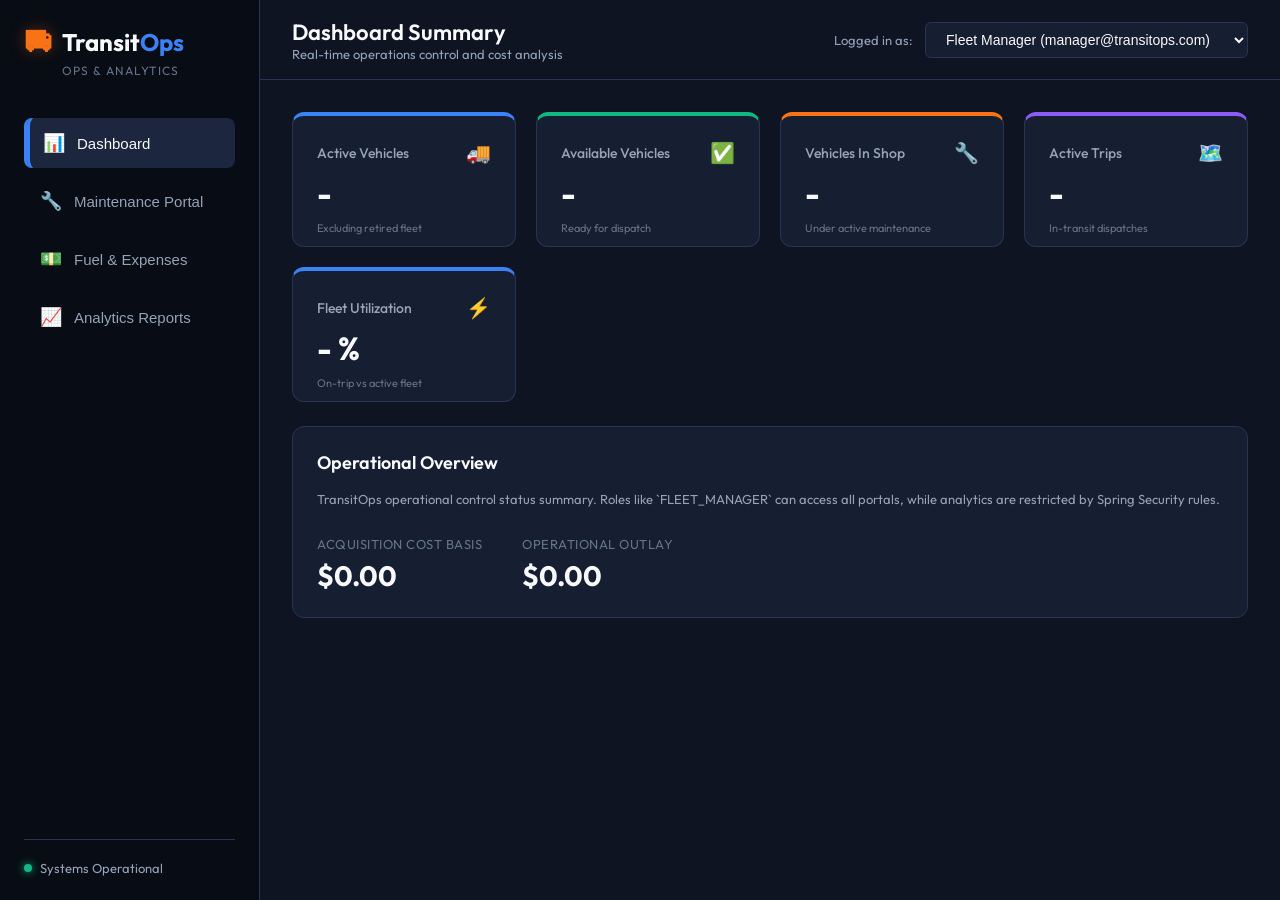
==== target/classes/static/index.html @ 9be9491f "ceated a basic stuctue fo the financiial system to work" ====
<!DOCTYPE html>
<html lang="en">
<head>
    <meta charset="UTF-8">
    <meta name="viewport" content="width=device-width, initial-scale=1.0">
    <title>TransitOps - Ops & Analytics</title>
    <link rel="stylesheet" href="app.css">
    <link rel="preconnect" href="https://fonts.googleapis.com">
    <link rel="preconnect" href="https://fonts.gstatic.com" crossorigin>
    <link href="https://fonts.googleapis.com/css2?family=Outfit:wght@300;400;500;600;700&display=swap" rel="stylesheet">
</head>
<body>
    <div class="app-container">
        <!-- Sidebar Navigation -->
        <aside class="sidebar">
            <div class="sidebar-header">
                <div class="logo">
                    <span class="logo-icon">⛟</span>
                    <span class="logo-text">Transit<span class="highlight">Ops</span></span>
                </div>
                <div class="tagline">Ops & Analytics</div>
            </div>
            
            <nav class="nav-menu">
                <button class="nav-item active" data-view="dashboard">
                    <span class="nav-icon">📊</span> Dashboard
                </button>
                <button class="nav-item" data-view="maintenance">
                    <span class="nav-icon">🔧</span> Maintenance Portal
                </button>
                <button class="nav-item" data-view="ledgers">
                    <span class="nav-icon">💵</span> Fuel & Expenses
                </button>
                <button class="nav-item" data-view="analytics">
                    <span class="nav-icon">📈</span> Analytics Reports
                </button>
            </nav>

            <div class="sidebar-footer">
                <div class="system-status">
                    <span class="status-indicator online"></span>
                    <span>Systems Operational</span>
                </div>
            </div>
        </aside>

        <!-- Main Workspace -->
        <main class="workspace">
            <!-- Header Bar -->
            <header class="header">
                <div class="header-title">
                    <h1 id="view-title">Dashboard Summary</h1>
                    <p class="header-subtitle">Real-time operations control and cost analysis</p>
                </div>

                <!-- User Role Switcher -->
                <div class="role-switcher-container">
                    <label for="role-select" class="role-label">Logged in as:</label>
                    <select id="role-select" class="role-select">
                        <option value="manager" selected>Fleet Manager (manager@transitops.com)</option>
                        <option value="analyst">Financial Analyst (analyst@transitops.com)</option>
                        <option value="driver">Driver (driver@transitops.com)</option>
                    </select>
                </div>
            </header>

            <!-- Views Content -->
            <div class="content-area">
                <!-- View 1: Dashboard View -->
                <section id="view-dashboard" class="view-section active">
                    <!-- KPI Cards Grid -->
                    <div class="kpi-grid">
                        <div class="kpi-card blue-gradient-border">
                            <div class="kpi-header">
                                <span class="kpi-title">Active Vehicles</span>
                                <span class="kpi-icon">🚚</span>
                            </div>
                            <div class="kpi-value" id="kpi-active-vehicles">-</div>
                            <div class="kpi-footer">Excluding retired fleet</div>
                        </div>

                        <div class="kpi-card green-gradient-border">
                            <div class="kpi-header">
                                <span class="kpi-title">Available Vehicles</span>
                                <span class="kpi-icon">✅</span>
                            </div>
                            <div class="kpi-value" id="kpi-available-vehicles">-</div>
                            <div class="kpi-footer">Ready for dispatch</div>
                        </div>

                        <div class="kpi-card orange-gradient-border">
                            <div class="kpi-header">
                                <span class="kpi-title">Vehicles In Shop</span>
                                <span class="kpi-icon">🔧</span>
                            </div>
                            <div class="kpi-value" id="kpi-in-maintenance">-</div>
                            <div class="kpi-footer">Under active maintenance</div>
                        </div>

                        <div class="kpi-card purple-gradient-border">
                            <div class="kpi-header">
                                <span class="kpi-title">Active Trips</span>
                                <span class="kpi-icon">🗺️</span>
                            </div>
                            <div class="kpi-value" id="kpi-active-trips">-</div>
                            <div class="kpi-footer">In-transit dispatches</div>
                        </div>

                        <div class="kpi-card accent-gradient-border">
                            <div class="kpi-header">
                                <span class="kpi-title">Fleet Utilization</span>
                                <span class="kpi-icon">⚡</span>
                            </div>
                            <div class="kpi-value" id="kpi-fleet-utilization">- %</div>
                            <div class="kpi-footer">On-trip vs active fleet</div>
                        </div>
                    </div>

                    <!-- Dashboard Details Grid -->
                    <div class="dashboard-details">
                        <!-- Quick Stats Panel -->
                        <div class="panel">
                            <h2>Operational Overview</h2>
                            <p class="panel-desc">TransitOps operational control status summary. Roles like `FLEET_MANAGER` can access all portals, while analytics are restricted by Spring Security rules.</p>
                            <div class="stats-showcase">
                                <div class="stat-item">
                                    <span class="stat-label">Acquisition Cost Basis</span>
                                    <span class="stat-number" id="stats-total-acq">$0.00</span>
                                </div>
                                <div class="stat-item">
                                    <span class="stat-label">Operational Outlay</span>
                                    <span class="stat-number" id="stats-total-ops">$0.00</span>
                                </div>
                            </div>
                        </div>
                    </div>
                </section>

                <!-- View 5: Maintenance Portal View -->
                <section id="view-maintenance" class="view-section">
                    <div class="split-layout">
                        <!-- Left pane: Log Maintenance Form -->
                        <div class="pane pane-form">
                            <div class="panel">
                                <h2>Log Maintenance Event</h2>
                                <p class="panel-desc">Schedule a vehicle for service. Status transitions to 'In Shop' automatically.</p>
                                <form id="maintenance-form" class="form-container">
                                    <div class="form-group">
                                        <label for="maint-vehicle">Select Vehicle</label>
                                        <select id="maint-vehicle" required class="form-input">
                                            <option value="">Choose a vehicle...</option>
                                        </select>
                                    </div>
                                    <div class="form-group">
                                        <label for="maint-description">Description of Issue</label>
                                        <textarea id="maint-description" rows="3" placeholder="e.g. Oil leak, brake adjustment, scheduled tire rotation..." required class="form-input"></textarea>
                                    </div>
                                    <div class="form-row">
                                        <div class="form-group col-6">
                                            <label for="maint-cost">Estimated Cost ($)</label>
                                            <input type="number" id="maint-cost" min="0" step="0.01" placeholder="0.00" required class="form-input">
                                        </div>
                                        <div class="form-group col-6">
                                            <label for="maint-date">Log Date</label>
                                            <input type="date" id="maint-date" required class="form-input">
                                        </div>
                                    </div>
                                    <button type="submit" class="btn btn-primary">Log Service & Send To Shop</button>
                                </form>
                            </div>
                        </div>

                        <!-- Right pane: Active Service Ledger -->
                        <div class="pane pane-table">
                            <div class="panel h-100">
                                <h2>Active Service Ledger</h2>
                                <p class="panel-desc">Current maintenance actions. Resolving them transitions vehicles back to 'Available'.</p>
                                <div class="table-container">
                                    <table class="data-table">
                                        <thead>
                                            <tr>
                                                <th>Vehicle</th>
                                                <th>Description</th>
                                                <th>Cost</th>
                                                <th>Date</th>
                                                <th>Status</th>
                                                <th>Action</th>
                                            </tr>
                                        </thead>
                                        <tbody id="maintenance-ledger-body">
                                            <tr>
                                                <td colspan="6" class="text-center">Loading ledger...</td>
                                            </tr>
                                        </tbody>
                                    </table>
                                </div>
                            </div>
                        </div>
                    </div>
                </section>

                <!-- View 6: Fuel & Expense Ledger View -->
                <section id="view-ledgers" class="view-section">
                    <!-- Access Denied Banner for Role restrictions -->
                    <div class="access-denied-overlay" id="expenses-access-denied">
                        <div class="access-denied-message">
                            <span class="denied-icon">🔒</span>
                            <h2>Access Denied</h2>
                            <p>This endpoint (/api/expenses) is restricted. Only roles <strong>Fleet Manager</strong> and <strong>Financial Analyst</strong> can view or submit operational expenses.</p>
                        </div>
                    </div>

                    <div class="split-layout">
                        <!-- Left pane: Input Forms -->
                        <div class="pane pane-form">
                            <div class="panel">
                                <div class="tabs-header-sub">
                                    <button class="sub-tab active" id="form-tab-fuel">Log Fuel</button>
                                    <button class="sub-tab" id="form-tab-expense">Log Expense</button>
                                </div>

                                <!-- Form 1: Log Fuel -->
                                <form id="fuel-form" class="form-container">
                                    <div class="form-group">
                                        <label for="fuel-vehicle">Select Vehicle</label>
                                        <select id="fuel-vehicle" required class="form-input">
                                            <option value="">Choose a vehicle...</option>
                                        </select>
                                    </div>
                                    <div class="form-row">
                                        <div class="form-group col-6">
                                            <label for="fuel-liters">Liters Refueled</label>
                                            <input type="number" id="fuel-liters" min="0" step="0.01" placeholder="0.00" required class="form-input">
                                        </div>
                                        <div class="form-group col-6">
                                            <label for="fuel-cost">Fuel Cost ($)</label>
                                            <input type="number" id="fuel-cost" min="0" step="0.01" placeholder="0.00" required class="form-input">
                                        </div>
                                    </div>
                                    <div class="form-group">
                                        <label for="fuel-date">Log Date</label>
                                        <input type="date" id="fuel-date" required class="form-input">
                                    </div>
                                    <button type="submit" class="btn btn-primary">Log Fuel Refill</button>
                                </form>

                                <!-- Form 2: Log Expense (hidden initially) -->
                                <form id="expense-form" class="form-container hidden">
                                    <div class="form-group">
                                        <label for="exp-vehicle">Select Vehicle</label>
                                        <select id="exp-vehicle" required class="form-input">
                                            <option value="">Choose a vehicle...</option>
                                        </select>
                                    </div>
                                    <div class="form-row">
                                        <div class="form-group col-6">
                                            <label for="exp-type">Expense Type</label>
                                            <select id="exp-type" required class="form-input">
                                                <option value="Toll">Toll</option>
                                                <option value="Insurance">Insurance</option>
                                                <option value="Other">Other</option>
                                            </select>
                                        </div>
                                        <div class="form-group col-6">
                                            <label for="exp-amount">Amount ($)</label>
                                            <input type="number" id="exp-amount" min="0" step="0.01" placeholder="0.00" required class="form-input">
                                        </div>
                                    </div>
                                    <div class="form-group">
                                        <label for="exp-date">Date Paid</label>
                                        <input type="date" id="exp-date" required class="form-input">
                                    </div>
                                    <button type="submit" class="btn btn-orange">Log Operational Expense</button>
                                </form>
                            </div>
                        </div>

                        <!-- Right pane: Ledger Tables -->
                        <div class="pane pane-table">
                            <div class="panel h-100">
                                <div class="ledger-tabs">
                                    <button class="ledger-tab-btn active" id="tab-btn-fuel">Fuel Log Ledger</button>
                                    <button class="ledger-tab-btn" id="tab-btn-expense">Expense Ledger (Toll, Ins, Other)</button>
                                </div>

                                <!-- Tab content 1: Fuel Log Table -->
                                <div class="ledger-tab-content" id="tab-content-fuel">
                                    <div class="table-container">
                                        <table class="data-table">
                                            <thead>
                                                <tr>
                                                    <th>Vehicle</th>
                                                    <th>Liters</th>
                                                    <th>Cost</th>
                                                    <th>Price/Liter</th>
                                                    <th>Date</th>
                                                </tr>
                                            </thead>
                                            <tbody id="fuel-ledger-body">
                                                <tr>
                                                    <td colspan="5" class="text-center">Loading fuel logs...</td>
                                                </tr>
                                            </tbody>
                                        </table>
                                    </div>
                                </div>

                                <!-- Tab content 2: Expense Table -->
                                <div class="ledger-tab-content hidden" id="tab-content-expense">
                                    <div class="table-container">
                                        <table class="data-table">
                                            <thead>
                                                <tr>
                                                    <th>Vehicle</th>
                                                    <th>Expense Type</th>
                                                    <th>Amount</th>
                                                    <th>Date</th>
                                                </tr>
                                            </thead>
                                            <tbody id="expense-ledger-body">
                                                <tr>
                                                    <td colspan="4" class="text-center">Loading operational expenses...</td>
                                                </tr>
                                            </tbody>
                                        </table>
                                    </div>
                                </div>
                            </div>
                        </div>
                    </div>
                </section>

                <!-- View 7: Analytics Reports View -->
                <section id="view-analytics" class="view-section">
                    <!-- Access Denied Banner for Role restrictions -->
                    <div class="access-denied-overlay" id="analytics-access-denied">
                        <div class="access-denied-message">
                            <span class="denied-icon">🔒</span>
                            <h2>Access Denied</h2>
                            <p>This endpoint (/api/analytics) is restricted. Only roles <strong>Fleet Manager</strong> and <strong>Financial Analyst</strong> can view financial performance reports.</p>
                        </div>
                    </div>

                    <div class="panel">
                        <h2>Vehicle Financial Performance (ROI & Operational Outlays)</h2>
                        <p class="panel-desc">Calculated Vehicle ROI based on: Revenue (Completed trips * $3.00/mile) vs Operational Cost (Maintenance + Fuel) against vehicle Acquisition Cost.</p>
                        
                        <div class="analytics-grid" id="analytics-grid-body">
                            <!-- Cards will be populated here dynamically -->
                            <div class="text-center w-100 pad-20">Loading financial reports...</div>
                        </div>
                    </div>
                </section>
            </div>
        </main>
    </div>
    <script src="app.js"></script>
</body>
</html>
---- target/classes/static/app.css ----
/* CSS Design System - TransitOps Dark Logistics Theme */
:root {
    --bg-app: #080c14;
    --bg-workspace: #0f1422;
    --bg-panel: #161e31;
    --bg-card: #1c263e;
    --border-color: #263554;
    --text-primary: #f8fafc;
    --text-secondary: #94a3b8;
    --text-muted: #64748b;
    
    /* Accents */
    --accent-blue: #3b82f6;
    --accent-blue-hover: #2563eb;
    --accent-blue-glow: rgba(59, 130, 246, 0.15);
    
    --accent-orange: #f97316;
    --accent-orange-hover: #ea580c;
    --accent-orange-glow: rgba(249, 115, 22, 0.15);

    --accent-green: #10b981;
    --accent-green-glow: rgba(16, 185, 129, 0.15);

    --accent-red: #ef4444;
    --accent-red-glow: rgba(239, 68, 68, 0.15);

    --accent-purple: #8b5cf6;
    --accent-purple-glow: rgba(139, 92, 246, 0.15);
    
    --font-sans: 'Outfit', -apple-system, BlinkMacSystemFont, "Segoe UI", Roboto, Helvetica, Arial, sans-serif;
    --transition-fast: 0.2s ease;
}

* {
    box-sizing: border-box;
    margin: 0;
    padding: 0;
}

body {
    background-color: var(--bg-app);
    color: var(--text-primary);
    font-family: var(--font-sans);
    height: 100vh;
    overflow: hidden;
}

/* App Container (Sidebar + Main Workspace) */
.app-container {
    display: flex;
    height: 100vh;
    width: 100vw;
}

/* Sidebar Styling */
.sidebar {
    width: 260px;
    background-color: var(--bg-app);
    border-right: 1px solid var(--border-color);
    display: flex;
    flex-direction: column;
    padding: 24px;
    flex-shrink: 0;
}

.sidebar-header {
    margin-bottom: 40px;
}

.logo {
    display: flex;
    align-items: center;
    gap: 10px;
    font-size: 24px;
    font-weight: 700;
    color: var(--text-primary);
}

.logo-icon {
    font-size: 28px;
    color: var(--accent-orange);
    filter: drop-shadow(0 0 8px rgba(249, 115, 22, 0.3));
}

.highlight {
    color: var(--accent-blue);
}

.tagline {
    font-size: 12px;
    color: var(--text-muted);
    letter-spacing: 1px;
    text-transform: uppercase;
    margin-top: 4px;
    margin-left: 38px;
}

.nav-menu {
    display: flex;
    flex-direction: column;
    gap: 8px;
    flex-grow: 1;
}

.nav-item {
    background: none;
    border: none;
    color: var(--text-secondary);
    padding: 14px 16px;
    border-radius: 8px;
    text-align: left;
    font-size: 15px;
    font-weight: 500;
    cursor: pointer;
    display: flex;
    align-items: center;
    gap: 12px;
    transition: var(--transition-fast);
}

.nav-item:hover {
    color: var(--text-primary);
    background-color: rgba(255, 255, 255, 0.03);
}

.nav-item.active {
    color: var(--text-primary);
    background-color: var(--bg-card);
    border-left: 3px solid var(--accent-blue);
    box-shadow: inset 4px 0 0 -1px var(--accent-blue);
}

.nav-icon {
    font-size: 18px;
}

.sidebar-footer {
    padding-top: 20px;
    border-top: 1px solid var(--border-color);
}

.system-status {
    display: flex;
    align-items: center;
    gap: 8px;
    font-size: 13px;
    color: var(--text-secondary);
}

.status-indicator {
    width: 8px;
    height: 8px;
    border-radius: 50%;
}

.status-indicator.online {
    background-color: var(--accent-green);
    box-shadow: 0 0 8px var(--accent-green);
}

/* Workspace / Main View Area */
.workspace {
    flex-grow: 1;
    background-color: var(--bg-workspace);
    display: flex;
    flex-direction: column;
    overflow: hidden;
}

/* Header Component */
.header {
    height: 80px;
    border-bottom: 1px solid var(--border-color);
    display: flex;
    justify-content: space-between;
    align-items: center;
    padding: 0 32px;
    flex-shrink: 0;
}

.header-title h1 {
    font-size: 22px;
    font-weight: 600;
    color: var(--text-primary);
}

.header-subtitle {
    font-size: 13px;
    color: var(--text-secondary);
}

/* Role Switcher Select */
.role-switcher-container {
    display: flex;
    align-items: center;
    gap: 12px;
}

.role-label {
    font-size: 13px;
    color: var(--text-secondary);
}

.role-select {
    background-color: var(--bg-panel);
    border: 1px solid var(--border-color);
    color: var(--text-primary);
    padding: 8px 16px;
    border-radius: 6px;
    font-size: 14px;
    outline: none;
    cursor: pointer;
    transition: var(--transition-fast);
}

.role-select:focus {
    border-color: var(--accent-blue);
    box-shadow: 0 0 0 2px var(--accent-blue-glow);
}

/* Content Area */
.content-area {
    flex-grow: 1;
    padding: 32px;
    overflow-y: auto;
    position: relative;
}

/* View Sections */
.view-section {
    display: none;
    height: 100%;
}

.view-section.active {
    display: flex;
    flex-direction: column;
    gap: 24px;
}

/* KPI Card Grid */
.kpi-grid {
    display: grid;
    grid-template-columns: repeat(auto-fit, minmax(200px, 1fr));
    gap: 20px;
}

.kpi-card {
    background-color: var(--bg-panel);
    border: 1px solid var(--border-color);
    border-radius: 12px;
    padding: 24px;
    display: flex;
    flex-direction: column;
    justify-content: space-between;
    height: 135px;
    position: relative;
    overflow: hidden;
    transition: transform var(--transition-fast);
}

.kpi-card:hover {
    transform: translateY(-2px);
}

/* Gradient highlights on card tops */
.blue-gradient-border { border-top: 4px solid var(--accent-blue); }
.green-gradient-border { border-top: 4px solid var(--accent-green); }
.orange-gradient-border { border-top: 4px solid var(--accent-orange); }
.purple-gradient-border { border-top: 4px solid var(--accent-purple); }
.accent-gradient-border { border-top: 4px solid var(--accent-blue); }

.kpi-header {
    display: flex;
    justify-content: space-between;
    align-items: center;
}

.kpi-title {
    font-size: 14px;
    color: var(--text-secondary);
    font-weight: 500;
}

.kpi-icon {
    font-size: 20px;
}

.kpi-value {
    font-size: 32px;
    font-weight: 700;
    color: var(--text-primary);
    margin: 8px 0;
}

.kpi-footer {
    font-size: 11px;
    color: var(--text-muted);
}

/* Panels (Generic Box Container) */
.panel {
    background-color: var(--bg-panel);
    border: 1px solid var(--border-color);
    border-radius: 12px;
    padding: 24px;
    display: flex;
    flex-direction: column;
    gap: 16px;
}

.panel h2 {
    font-size: 18px;
    font-weight: 600;
    color: var(--text-primary);
}

.panel-desc {
    font-size: 13px;
    color: var(--text-secondary);
    line-height: 1.5;
}

.dashboard-details {
    display: flex;
    gap: 24px;
}

.dashboard-details .panel {
    flex: 1;
}

.stats-showcase {
    display: flex;
    gap: 40px;
    margin-top: 10px;
}

.stat-item {
    display: flex;
    flex-direction: column;
    gap: 6px;
}

.stat-label {
    font-size: 13px;
    color: var(--text-muted);
    text-transform: uppercase;
    letter-spacing: 0.5px;
}

.stat-number {
    font-size: 28px;
    font-weight: 700;
    color: var(--text-primary);
}

/* Split Layout (Form on left, table on right) */
.split-layout {
    display: flex;
    gap: 24px;
    height: 100%;
}

.pane {
    display: flex;
    flex-direction: column;
}

.pane-form {
    width: 380px;
    flex-shrink: 0;
}

.pane-table {
    flex-grow: 1;
    min-width: 0; /* Prevents flex items from overflowing */
}

.h-100 {
    height: 100%;
}

/* Forms */
.form-container {
    display: flex;
    flex-direction: column;
    gap: 16px;
}

.form-group {
    display: flex;
    flex-direction: column;
    gap: 6px;
}

.form-row {
    display: flex;
    gap: 16px;
}

.col-6 {
    flex: 1;
}

.form-group label {
    font-size: 13px;
    font-weight: 500;
    color: var(--text-secondary);
}

.form-input {
    background-color: var(--bg-workspace);
    border: 1px solid var(--border-color);
    color: var(--text-primary);
    padding: 10px 14px;
    border-radius: 6px;
    font-size: 14px;
    font-family: inherit;
    outline: none;
    transition: var(--transition-fast);
}

.form-input:focus {
    border-color: var(--accent-blue);
    box-shadow: 0 0 0 2px var(--accent-blue-glow);
}

textarea.form-input {
    resize: none;
}

/* Buttons */
.btn {
    display: inline-flex;
    justify-content: center;
    align-items: center;
    padding: 11px 20px;
    border-radius: 6px;
    font-size: 14px;
    font-weight: 600;
    cursor: pointer;
    border: none;
    transition: var(--transition-fast);
    gap: 8px;
}

.btn-primary {
    background-color: var(--accent-blue);
    color: white;
}

.btn-primary:hover {
    background-color: var(--accent-blue-hover);
    box-shadow: 0 4px 12px rgba(59, 130, 246, 0.25);
}

.btn-orange {
    background-color: var(--accent-orange);
    color: white;
}

.btn-orange:hover {
    background-color: var(--accent-orange-hover);
    box-shadow: 0 4px 12px rgba(249, 115, 22, 0.25);
}

.btn-sm {
    padding: 6px 12px;
    font-size: 12px;
    border-radius: 4px;
}

.btn-outline-orange {
    background: none;
    border: 1px solid var(--accent-orange);
    color: var(--accent-orange);
}

.btn-outline-orange:hover {
    background-color: var(--accent-orange);
    color: white;
}

/* Tables */
.table-container {
    overflow-y: auto;
    flex-grow: 1;
    max-height: calc(100vh - 290px);
}

.data-table {
    width: 100%;
    border-collapse: collapse;
    text-align: left;
    font-size: 14px;
}

.data-table th {
    position: sticky;
    top: 0;
    background-color: var(--bg-panel);
    border-bottom: 2px solid var(--border-color);
    padding: 14px 16px;
    color: var(--text-secondary);
    font-weight: 600;
    z-index: 1;
}

.data-table td {
    padding: 14px 16px;
    border-bottom: 1px solid var(--border-color);
    color: var(--text-primary);
}

.data-table tr:hover td {
    background-color: rgba(255, 255, 255, 0.02);
}

.text-center {
    text-align: center;
}

.text-right {
    text-align: right;
}

.text-bold {
    font-weight: 600;
}

/* Badges */
.badge {
    display: inline-flex;
    align-items: center;
    padding: 4px 10px;
    border-radius: 12px;
    font-size: 11px;
    font-weight: 600;
    text-transform: uppercase;
    letter-spacing: 0.5px;
}

.badge-open {
    background-color: var(--accent-orange-glow);
    color: var(--accent-orange);
    border: 1px solid rgba(249, 115, 22, 0.3);
}

.badge-closed {
    background-color: var(--accent-green-glow);
    color: var(--accent-green);
    border: 1px solid rgba(16, 185, 129, 0.3);
}

.badge-available {
    background-color: var(--accent-green-glow);
    color: var(--accent-green);
}

.badge-trip {
    background-color: var(--accent-blue-glow);
    color: var(--accent-blue);
}

.badge-shop {
    background-color: var(--accent-orange-glow);
    color: var(--accent-orange);
}

.badge-retired {
    background-color: rgba(100, 116, 139, 0.15);
    color: var(--text-secondary);
}

/* Tab Headers (Fuel vs Expense toggles) */
.tabs-header-sub {
    display: flex;
    border-bottom: 1px solid var(--border-color);
    margin-bottom: 8px;
}

.sub-tab {
    background: none;
    border: none;
    color: var(--text-secondary);
    padding: 10px 16px;
    font-size: 14px;
    font-weight: 600;
    cursor: pointer;
    position: relative;
}

.sub-tab.active {
    color: var(--accent-blue);
}

.sub-tab.active::after {
    content: '';
    position: absolute;
    bottom: -1px;
    left: 0;
    right: 0;
    height: 2px;
    background-color: var(--accent-blue);
}

.ledger-tabs {
    display: flex;
    gap: 16px;
    border-bottom: 1px solid var(--border-color);
    padding-bottom: 12px;
    margin-bottom: 16px;
}

.ledger-tab-btn {
    background: none;
    border: none;
    color: var(--text-secondary);
    font-size: 15px;
    font-weight: 600;
    padding: 8px 4px;
    cursor: pointer;
    position: relative;
    transition: var(--transition-fast);
}

.ledger-tab-btn:hover {
    color: var(--text-primary);
}

.ledger-tab-btn.active {
    color: var(--text-primary);
}

.ledger-tab-btn.active::after {
    content: '';
    position: absolute;
    bottom: -13px;
    left: 0;
    right: 0;
    height: 3px;
    background-color: var(--accent-blue);
}

/* Helpers */
.hidden {
    display: none !important;
}

.pad-20 {
    padding: 20px;
}

.w-100 {
    width: 100%;
}

/* Role Protection Overlays */
.access-denied-overlay {
    position: absolute;
    top: 0;
    left: 0;
    width: 100%;
    height: 100%;
    background-color: rgba(15, 20, 34, 0.85);
    backdrop-filter: blur(8px);
    z-index: 10;
    display: none;
    justify-content: center;
    align-items: center;
    border-radius: 12px;
}

.access-denied-message {
    background-color: var(--bg-panel);
    border: 1px solid var(--accent-red);
    padding: 40px;
    border-radius: 12px;
    text-align: center;
    max-width: 480px;
    box-shadow: 0 8px 32px var(--accent-red-glow);
}

.denied-icon {
    font-size: 48px;
    display: block;
    margin-bottom: 16px;
    filter: drop-shadow(0 0 10px var(--accent-red));
}

.access-denied-message h2 {
    color: var(--accent-red);
    font-size: 22px;
    margin-bottom: 12px;
}

.access-denied-message p {
    color: var(--text-secondary);
    font-size: 14px;
    line-height: 1.6;
}

/* Analytics View Grid */
.analytics-grid {
    display: grid;
    grid-template-columns: repeat(auto-fill, minmax(320px, 1fr));
    gap: 20px;
}

.analytics-card {
    background-color: var(--bg-card);
    border: 1px solid var(--border-color);
    border-radius: 10px;
    padding: 20px;
    display: flex;
    flex-direction: column;
    gap: 14px;
}

.analytics-card-header {
    display: flex;
    justify-content: space-between;
    align-items: start;
    border-bottom: 1px solid var(--border-color);
    padding-bottom: 10px;
}

.vehicle-info h3 {
    font-size: 16px;
    font-weight: 600;
}

.vehicle-info span {
    font-size: 12px;
    color: var(--text-secondary);
}

.roi-badge {
    padding: 4px 10px;
    border-radius: 6px;
    font-size: 13px;
    font-weight: 700;
}

.roi-positive {
    background-color: var(--accent-green-glow);
    color: var(--accent-green);
    border: 1px solid rgba(16, 185, 129, 0.3);
}

.roi-negative {
    background-color: var(--accent-red-glow);
    color: var(--accent-red);
    border: 1px solid rgba(239, 68, 68, 0.3);
}

.analytics-metrics {
    display: flex;
    flex-direction: column;
    gap: 8px;
}

.metric-row {
    display: flex;
    justify-content: space-between;
    font-size: 13px;
}

.metric-name {
    color: var(--text-secondary);
}

.metric-value {
    color: var(--text-primary);
    font-weight: 500;
}

.roi-bar-container {
    height: 6px;
    background-color: var(--bg-workspace);
    border-radius: 3px;
    overflow: hidden;
    margin-top: 6px;
}

.roi-bar {
    height: 100%;
    border-radius: 3px;
}
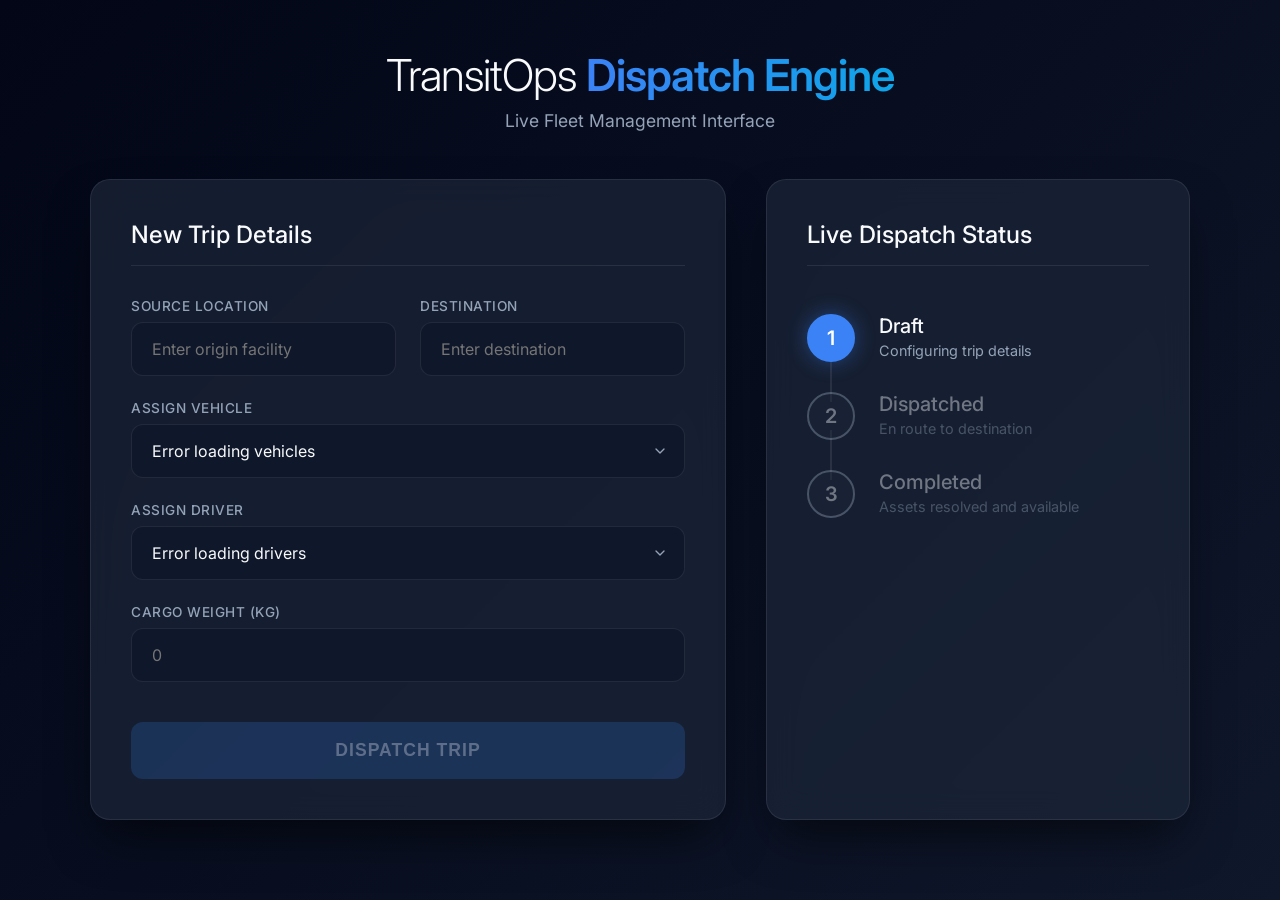
==== commit 8078f2a0: "designed the database schema" ====
--- a/target/classes/static/index.html
+++ b/target/classes/static/index.html
@@ -3,357 +3,95 @@
 <head>
     <meta charset="UTF-8">
     <meta name="viewport" content="width=device-width, initial-scale=1.0">
-    <title>TransitOps - Ops & Analytics</title>
-    <link rel="stylesheet" href="app.css">
-    <link rel="preconnect" href="https://fonts.googleapis.com">
-    <link rel="preconnect" href="https://fonts.gstatic.com" crossorigin>
-    <link href="https://fonts.googleapis.com/css2?family=Outfit:wght@300;400;500;600;700&display=swap" rel="stylesheet">
+    <title>TransitOps Dispatcher</title>
+    <!-- Modern premium font -->
+    <link href="https://fonts.googleapis.com/css2?family=Inter:wght@300;400;500;600&display=swap" rel="stylesheet">
+    <link rel="stylesheet" href="css/styles.css">
 </head>
 <body>
-    <div class="app-container">
-        <!-- Sidebar Navigation -->
-        <aside class="sidebar">
-            <div class="sidebar-header">
-                <div class="logo">
-                    <span class="logo-icon">⛟</span>
-                    <span class="logo-text">Transit<span class="highlight">Ops</span></span>
-                </div>
-                <div class="tagline">Ops & Analytics</div>
-            </div>
-            
-            <nav class="nav-menu">
-                <button class="nav-item active" data-view="dashboard">
-                    <span class="nav-icon">📊</span> Dashboard
-                </button>
-                <button class="nav-item" data-view="maintenance">
-                    <span class="nav-icon">🔧</span> Maintenance Portal
-                </button>
-                <button class="nav-item" data-view="ledgers">
-                    <span class="nav-icon">💵</span> Fuel & Expenses
-                </button>
-                <button class="nav-item" data-view="analytics">
-                    <span class="nav-icon">📈</span> Analytics Reports
-                </button>
-            </nav>
+    <div class="dashboard-container">
+        <header class="dashboard-header">
+            <h1>TransitOps <span>Dispatch Engine</span></h1>
+            <p>Live Fleet Management Interface</p>
+        </header>
 
-            <div class="sidebar-footer">
-                <div class="system-status">
-                    <span class="status-indicator online"></span>
-                    <span>Systems Operational</span>
-                </div>
-            </div>
-        </aside>
-
-        <!-- Main Workspace -->
-        <main class="workspace">
-            <!-- Header Bar -->
-            <header class="header">
-                <div class="header-title">
-                    <h1 id="view-title">Dashboard Summary</h1>
-                    <p class="header-subtitle">Real-time operations control and cost analysis</p>
-                </div>
-
-                <!-- User Role Switcher -->
-                <div class="role-switcher-container">
-                    <label for="role-select" class="role-label">Logged in as:</label>
-                    <select id="role-select" class="role-select">
-                        <option value="manager" selected>Fleet Manager (manager@transitops.com)</option>
-                        <option value="analyst">Financial Analyst (analyst@transitops.com)</option>
-                        <option value="driver">Driver (driver@transitops.com)</option>
-                    </select>
-                </div>
-            </header>
-
-            <!-- Views Content -->
-            <div class="content-area">
-                <!-- View 1: Dashboard View -->
-                <section id="view-dashboard" class="view-section active">
-                    <!-- KPI Cards Grid -->
-                    <div class="kpi-grid">
-                        <div class="kpi-card blue-gradient-border">
-                            <div class="kpi-header">
-                                <span class="kpi-title">Active Vehicles</span>
-                                <span class="kpi-icon">🚚</span>
-                            </div>
-                            <div class="kpi-value" id="kpi-active-vehicles">-</div>
-                            <div class="kpi-footer">Excluding retired fleet</div>
+        <main class="dispatch-grid">
+            <!-- Left Column: Dispatch Form -->
+            <section class="glass-panel form-section">
+                <h2>New Trip Details</h2>
+                <form id="dispatchForm">
+                    <div class="form-row">
+                        <div class="input-group">
+                            <label for="source">Source Location</label>
+                            <input type="text" id="source" required placeholder="Enter origin facility">
                         </div>
-
-                        <div class="kpi-card green-gradient-border">
-                            <div class="kpi-header">
-                                <span class="kpi-title">Available Vehicles</span>
-                                <span class="kpi-icon">✅</span>
-                            </div>
-                            <div class="kpi-value" id="kpi-available-vehicles">-</div>
-                            <div class="kpi-footer">Ready for dispatch</div>
-                        </div>
-
-                        <div class="kpi-card orange-gradient-border">
-                            <div class="kpi-header">
-                                <span class="kpi-title">Vehicles In Shop</span>
-                                <span class="kpi-icon">🔧</span>
-                            </div>
-                            <div class="kpi-value" id="kpi-in-maintenance">-</div>
-                            <div class="kpi-footer">Under active maintenance</div>
-                        </div>
-
-                        <div class="kpi-card purple-gradient-border">
-                            <div class="kpi-header">
-                                <span class="kpi-title">Active Trips</span>
-                                <span class="kpi-icon">🗺️</span>
-                            </div>
-                            <div class="kpi-value" id="kpi-active-trips">-</div>
-                            <div class="kpi-footer">In-transit dispatches</div>
-                        </div>
-
-                        <div class="kpi-card accent-gradient-border">
-                            <div class="kpi-header">
-                                <span class="kpi-title">Fleet Utilization</span>
-                                <span class="kpi-icon">⚡</span>
-                            </div>
-                            <div class="kpi-value" id="kpi-fleet-utilization">- %</div>
-                            <div class="kpi-footer">On-trip vs active fleet</div>
+                        
+                        <div class="input-group">
+                            <label for="destination">Destination</label>
+                            <input type="text" id="destination" required placeholder="Enter destination">
                         </div>
                     </div>
 
-                    <!-- Dashboard Details Grid -->
-                    <div class="dashboard-details">
-                        <!-- Quick Stats Panel -->
-                        <div class="panel">
-                            <h2>Operational Overview</h2>
-                            <p class="panel-desc">TransitOps operational control status summary. Roles like `FLEET_MANAGER` can access all portals, while analytics are restricted by Spring Security rules.</p>
-                            <div class="stats-showcase">
-                                <div class="stat-item">
-                                    <span class="stat-label">Acquisition Cost Basis</span>
-                                    <span class="stat-number" id="stats-total-acq">$0.00</span>
-                                </div>
-                                <div class="stat-item">
-                                    <span class="stat-label">Operational Outlay</span>
-                                    <span class="stat-number" id="stats-total-ops">$0.00</span>
-                                </div>
-                            </div>
+                    <div class="input-group">
+                        <label for="vehicleSelect">Assign Vehicle</label>
+                        <select id="vehicleSelect" required>
+                            <option value="" disabled selected>Loading available vehicles...</option>
+                        </select>
+                    </div>
+
+                    <div class="input-group">
+                        <label for="driverSelect">Assign Driver</label>
+                        <select id="driverSelect" required>
+                            <option value="" disabled selected>Loading available drivers...</option>
+                        </select>
+                    </div>
+
+                    <div class="input-group">
+                        <label for="cargoWeight">Cargo Weight (kg)</label>
+                        <input type="number" id="cargoWeight" required placeholder="0" min="0">
+                        <p id="capacityWarning" class="warning-text hidden">
+                            <svg xmlns="http://www.w3.org/2000/svg" width="16" height="16" viewBox="0 0 24 24" fill="none" stroke="currentColor" stroke-width="2" stroke-linecap="round" stroke-linejoin="round"><path d="m21.73 18-8-14a2 2 0 0 0-3.48 0l-8 14A2 2 0 0 0 4 21h16a2 2 0 0 0 1.73-3Z"></path><path d="M12 9v4"></path><path d="M12 17h.01"></path></svg>
+                            <span>Warning: Exceeds vehicle capacity!</span>
+                        </p>
+                    </div>
+
+                    <button type="submit" id="dispatchBtn" class="btn-primary" disabled>Dispatch Trip</button>
+                </form>
+            </section>
+
+            <!-- Right Column: Status Tracker -->
+            <section class="glass-panel tracker-section">
+                <h2>Live Dispatch Status</h2>
+                <div class="progress-tracker">
+                    <div class="step active" id="step-draft">
+                        <div class="step-icon">1</div>
+                        <div class="step-text">
+                            <h4>Draft</h4>
+                            <p>Configuring trip details</p>
                         </div>
                     </div>
-                </section>
-
-                <!-- View 5: Maintenance Portal View -->
-                <section id="view-maintenance" class="view-section">
-                    <div class="split-layout">
-                        <!-- Left pane: Log Maintenance Form -->
-                        <div class="pane pane-form">
-                            <div class="panel">
-                                <h2>Log Maintenance Event</h2>
-                                <p class="panel-desc">Schedule a vehicle for service. Status transitions to 'In Shop' automatically.</p>
-                                <form id="maintenance-form" class="form-container">
-                                    <div class="form-group">
-                                        <label for="maint-vehicle">Select Vehicle</label>
-                                        <select id="maint-vehicle" required class="form-input">
-                                            <option value="">Choose a vehicle...</option>
-                                        </select>
-                                    </div>
-                                    <div class="form-group">
-                                        <label for="maint-description">Description of Issue</label>
-                                        <textarea id="maint-description" rows="3" placeholder="e.g. Oil leak, brake adjustment, scheduled tire rotation..." required class="form-input"></textarea>
-                                    </div>
-                                    <div class="form-row">
-                                        <div class="form-group col-6">
-                                            <label for="maint-cost">Estimated Cost ($)</label>
-                                            <input type="number" id="maint-cost" min="0" step="0.01" placeholder="0.00" required class="form-input">
-                                        </div>
-                                        <div class="form-group col-6">
-                                            <label for="maint-date">Log Date</label>
-                                            <input type="date" id="maint-date" required class="form-input">
-                                        </div>
-                                    </div>
-                                    <button type="submit" class="btn btn-primary">Log Service & Send To Shop</button>
-                                </form>
-                            </div>
-                        </div>
-
-                        <!-- Right pane: Active Service Ledger -->
-                        <div class="pane pane-table">
-                            <div class="panel h-100">
-                                <h2>Active Service Ledger</h2>
-                                <p class="panel-desc">Current maintenance actions. Resolving them transitions vehicles back to 'Available'.</p>
-                                <div class="table-container">
-                                    <table class="data-table">
-                                        <thead>
-                                            <tr>
-                                                <th>Vehicle</th>
-                                                <th>Description</th>
-                                                <th>Cost</th>
-                                                <th>Date</th>
-                                                <th>Status</th>
-                                                <th>Action</th>
-                                            </tr>
-                                        </thead>
-                                        <tbody id="maintenance-ledger-body">
-                                            <tr>
-                                                <td colspan="6" class="text-center">Loading ledger...</td>
-                                            </tr>
-                                        </tbody>
-                                    </table>
-                                </div>
-                            </div>
+                    <div class="step-connector" id="connector-1"></div>
+                    
+                    <div class="step" id="step-dispatched">
+                        <div class="step-icon">2</div>
+                        <div class="step-text">
+                            <h4>Dispatched</h4>
+                            <p>En route to destination</p>
                         </div>
                     </div>
-                </section>
-
-                <!-- View 6: Fuel & Expense Ledger View -->
-                <section id="view-ledgers" class="view-section">
-                    <!-- Access Denied Banner for Role restrictions -->
-                    <div class="access-denied-overlay" id="expenses-access-denied">
-                        <div class="access-denied-message">
-                            <span class="denied-icon">🔒</span>
-                            <h2>Access Denied</h2>
-                            <p>This endpoint (/api/expenses) is restricted. Only roles <strong>Fleet Manager</strong> and <strong>Financial Analyst</strong> can view or submit operational expenses.</p>
+                    <div class="step-connector" id="connector-2"></div>
+                    
+                    <div class="step" id="step-completed">
+                        <div class="step-icon">3</div>
+                        <div class="step-text">
+                            <h4>Completed</h4>
+                            <p>Assets resolved and available</p>
                         </div>
                     </div>
-
-                    <div class="split-layout">
-                        <!-- Left pane: Input Forms -->
-                        <div class="pane pane-form">
-                            <div class="panel">
-                                <div class="tabs-header-sub">
-                                    <button class="sub-tab active" id="form-tab-fuel">Log Fuel</button>
-                                    <button class="sub-tab" id="form-tab-expense">Log Expense</button>
-                                </div>
-
-                                <!-- Form 1: Log Fuel -->
-                                <form id="fuel-form" class="form-container">
-                                    <div class="form-group">
-                                        <label for="fuel-vehicle">Select Vehicle</label>
-                                        <select id="fuel-vehicle" required class="form-input">
-                                            <option value="">Choose a vehicle...</option>
-                                        </select>
-                                    </div>
-                                    <div class="form-row">
-                                        <div class="form-group col-6">
-                                            <label for="fuel-liters">Liters Refueled</label>
-                                            <input type="number" id="fuel-liters" min="0" step="0.01" placeholder="0.00" required class="form-input">
-                                        </div>
-                                        <div class="form-group col-6">
-                                            <label for="fuel-cost">Fuel Cost ($)</label>
-                                            <input type="number" id="fuel-cost" min="0" step="0.01" placeholder="0.00" required class="form-input">
-                                        </div>
-                                    </div>
-                                    <div class="form-group">
-                                        <label for="fuel-date">Log Date</label>
-                                        <input type="date" id="fuel-date" required class="form-input">
-                                    </div>
-                                    <button type="submit" class="btn btn-primary">Log Fuel Refill</button>
-                                </form>
-
-                                <!-- Form 2: Log Expense (hidden initially) -->
-                                <form id="expense-form" class="form-container hidden">
-                                    <div class="form-group">
-                                        <label for="exp-vehicle">Select Vehicle</label>
-                                        <select id="exp-vehicle" required class="form-input">
-                                            <option value="">Choose a vehicle...</option>
-                                        </select>
-                                    </div>
-                                    <div class="form-row">
-                                        <div class="form-group col-6">
-                                            <label for="exp-type">Expense Type</label>
-                                            <select id="exp-type" required class="form-input">
-                                                <option value="Toll">Toll</option>
-                                                <option value="Insurance">Insurance</option>
-                                                <option value="Other">Other</option>
-                                            </select>
-                                        </div>
-                                        <div class="form-group col-6">
-                                            <label for="exp-amount">Amount ($)</label>
-                                            <input type="number" id="exp-amount" min="0" step="0.01" placeholder="0.00" required class="form-input">
-                                        </div>
-                                    </div>
-                                    <div class="form-group">
-                                        <label for="exp-date">Date Paid</label>
-                                        <input type="date" id="exp-date" required class="form-input">
-                                    </div>
-                                    <button type="submit" class="btn btn-orange">Log Operational Expense</button>
-                                </form>
-                            </div>
-                        </div>
-
-                        <!-- Right pane: Ledger Tables -->
-                        <div class="pane pane-table">
-                            <div class="panel h-100">
-                                <div class="ledger-tabs">
-                                    <button class="ledger-tab-btn active" id="tab-btn-fuel">Fuel Log Ledger</button>
-                                    <button class="ledger-tab-btn" id="tab-btn-expense">Expense Ledger (Toll, Ins, Other)</button>
-                                </div>
-
-                                <!-- Tab content 1: Fuel Log Table -->
-                                <div class="ledger-tab-content" id="tab-content-fuel">
-                                    <div class="table-container">
-                                        <table class="data-table">
-                                            <thead>
-                                                <tr>
-                                                    <th>Vehicle</th>
-                                                    <th>Liters</th>
-                                                    <th>Cost</th>
-                                                    <th>Price/Liter</th>
-                                                    <th>Date</th>
-                                                </tr>
-                                            </thead>
-                                            <tbody id="fuel-ledger-body">
-                                                <tr>
-                                                    <td colspan="5" class="text-center">Loading fuel logs...</td>
-                                                </tr>
-                                            </tbody>
-                                        </table>
-                                    </div>
-                                </div>
-
-                                <!-- Tab content 2: Expense Table -->
-                                <div class="ledger-tab-content hidden" id="tab-content-expense">
-                                    <div class="table-container">
-                                        <table class="data-table">
-                                            <thead>
-                                                <tr>
-                                                    <th>Vehicle</th>
-                                                    <th>Expense Type</th>
-                                                    <th>Amount</th>
-                                                    <th>Date</th>
-                                                </tr>
-                                            </thead>
-                                            <tbody id="expense-ledger-body">
-                                                <tr>
-                                                    <td colspan="4" class="text-center">Loading operational expenses...</td>
-                                                </tr>
-                                            </tbody>
-                                        </table>
-                                    </div>
-                                </div>
-                            </div>
-                        </div>
-                    </div>
-                </section>
-
-                <!-- View 7: Analytics Reports View -->
-                <section id="view-analytics" class="view-section">
-                    <!-- Access Denied Banner for Role restrictions -->
-                    <div class="access-denied-overlay" id="analytics-access-denied">
-                        <div class="access-denied-message">
-                            <span class="denied-icon">🔒</span>
-                            <h2>Access Denied</h2>
-                            <p>This endpoint (/api/analytics) is restricted. Only roles <strong>Fleet Manager</strong> and <strong>Financial Analyst</strong> can view financial performance reports.</p>
-                        </div>
-                    </div>
-
-                    <div class="panel">
-                        <h2>Vehicle Financial Performance (ROI & Operational Outlays)</h2>
-                        <p class="panel-desc">Calculated Vehicle ROI based on: Revenue (Completed trips * $3.00/mile) vs Operational Cost (Maintenance + Fuel) against vehicle Acquisition Cost.</p>
-                        
-                        <div class="analytics-grid" id="analytics-grid-body">
-                            <!-- Cards will be populated here dynamically -->
-                            <div class="text-center w-100 pad-20">Loading financial reports...</div>
-                        </div>
-                    </div>
-                </section>
-            </div>
+                </div>
+            </section>
         </main>
     </div>
-    <script src="app.js"></script>
+    <script src="js/app.js"></script>
 </body>
 </html>
--- a/target/classes/static/css/styles.css
+++ b/target/classes/static/css/styles.css
@@ -0,0 +1,265 @@
+:root {
+    --bg-color: #0f172a;
+    --panel-bg: rgba(30, 41, 59, 0.65);
+    --panel-border: rgba(255, 255, 255, 0.08);
+    --text-primary: #f8fafc;
+    --text-secondary: #94a3b8;
+    --accent-color: #3b82f6;
+    --accent-hover: #2563eb;
+    --error-color: #ef4444;
+    --success-color: #10b981;
+}
+
+* {
+    box-sizing: border-box;
+    margin: 0;
+    padding: 0;
+}
+
+body {
+    font-family: 'Inter', sans-serif;
+    background: linear-gradient(135deg, #020617 0%, #0f172a 100%);
+    color: var(--text-primary);
+    min-height: 100vh;
+    padding: 3rem 2rem;
+    overflow-x: hidden;
+}
+
+.dashboard-container {
+    max-width: 1100px;
+    margin: 0 auto;
+}
+
+.dashboard-header {
+    margin-bottom: 3rem;
+    text-align: center;
+}
+
+.dashboard-header h1 {
+    font-weight: 300;
+    font-size: 2.75rem;
+    letter-spacing: -1px;
+}
+
+.dashboard-header h1 span {
+    font-weight: 600;
+    color: var(--accent-color);
+    background: linear-gradient(90deg, #3b82f6, #0ea5e9);
+    -webkit-background-clip: text;
+    -webkit-text-fill-color: transparent;
+}
+
+.dashboard-header p {
+    color: var(--text-secondary);
+    margin-top: 0.5rem;
+    font-size: 1.1rem;
+}
+
+.dispatch-grid {
+    display: grid;
+    grid-template-columns: 1fr;
+    gap: 2.5rem;
+}
+
+@media (min-width: 850px) {
+    .dispatch-grid {
+        grid-template-columns: 1.5fr 1fr;
+    }
+}
+
+/* Glassmorphism Panel */
+.glass-panel {
+    background: var(--panel-bg);
+    backdrop-filter: blur(16px);
+    -webkit-backdrop-filter: blur(16px);
+    border: 1px solid var(--panel-border);
+    border-radius: 20px;
+    padding: 2.5rem;
+    box-shadow: 0 25px 50px -12px rgba(0, 0, 0, 0.6);
+    transition: transform 0.3s cubic-bezier(0.4, 0, 0.2, 1);
+}
+
+.glass-panel:hover {
+    transform: translateY(-4px);
+    border-color: rgba(255, 255, 255, 0.15);
+}
+
+h2 {
+    font-size: 1.5rem;
+    font-weight: 500;
+    margin-bottom: 2rem;
+    color: var(--text-primary);
+    border-bottom: 1px solid var(--panel-border);
+    padding-bottom: 1rem;
+}
+
+/* Form Styles */
+.form-row {
+    display: grid;
+    grid-template-columns: 1fr 1fr;
+    gap: 1.5rem;
+}
+
+.input-group {
+    margin-bottom: 1.5rem;
+}
+
+.input-group label {
+    display: block;
+    margin-bottom: 0.5rem;
+    font-size: 0.85rem;
+    text-transform: uppercase;
+    letter-spacing: 0.5px;
+    color: var(--text-secondary);
+    font-weight: 500;
+}
+
+.input-group input, .input-group select {
+    width: 100%;
+    padding: 1rem 1.25rem;
+    background: rgba(15, 23, 42, 0.8);
+    border: 1px solid var(--panel-border);
+    border-radius: 12px;
+    color: var(--text-primary);
+    font-family: inherit;
+    font-size: 1rem;
+    transition: all 0.2s ease;
+    appearance: none;
+}
+
+.input-group select {
+    background-image: url("data:image/svg+xml;charset=UTF-8,%3csvg xmlns='http://www.w3.org/2000/svg' viewBox='0 0 24 24' fill='none' stroke='%2394a3b8' stroke-width='2' stroke-linecap='round' stroke-linejoin='round'%3e%3cpolyline points='6 9 12 15 18 9'%3e%3c/polyline%3e%3c/svg%3e");
+    background-repeat: no-repeat;
+    background-position: right 1rem center;
+    background-size: 1em;
+}
+
+.input-group select option {
+    background: var(--bg-color);
+}
+
+.input-group input:focus, .input-group select:focus {
+    outline: none;
+    border-color: var(--accent-color);
+    box-shadow: 0 0 0 4px rgba(59, 130, 246, 0.15);
+}
+
+.btn-primary {
+    width: 100%;
+    padding: 1.125rem;
+    background: linear-gradient(135deg, var(--accent-color), var(--accent-hover));
+    color: white;
+    border: none;
+    border-radius: 12px;
+    font-size: 1.1rem;
+    font-weight: 600;
+    cursor: pointer;
+    transition: all 0.3s ease;
+    text-transform: uppercase;
+    letter-spacing: 1px;
+    margin-top: 1rem;
+}
+
+.btn-primary:hover:not(:disabled) {
+    transform: translateY(-2px);
+    box-shadow: 0 10px 25px -5px rgba(59, 130, 246, 0.5);
+}
+
+.btn-primary:disabled {
+    background: rgba(59, 130, 246, 0.2);
+    color: rgba(248, 250, 252, 0.3);
+    cursor: not-allowed;
+}
+
+/* Warnings */
+.warning-text {
+    color: var(--error-color);
+    font-size: 0.85rem;
+    margin-top: 0.75rem;
+    display: flex;
+    align-items: center;
+    gap: 0.5rem;
+    animation: fadeIn 0.3s ease;
+}
+
+.warning-text.hidden {
+    display: none;
+}
+
+@keyframes fadeIn {
+    from { opacity: 0; transform: translateY(-5px); }
+    to { opacity: 1; transform: translateY(0); }
+}
+
+/* Progress Tracker */
+.progress-tracker {
+    display: flex;
+    flex-direction: column;
+    padding-top: 1rem;
+}
+
+.step {
+    display: flex;
+    align-items: flex-start;
+    gap: 1.5rem;
+    opacity: 0.4;
+    transition: all 0.4s ease;
+    position: relative;
+}
+
+.step.active, .step.completed {
+    opacity: 1;
+}
+
+.step-icon {
+    width: 48px;
+    height: 48px;
+    border-radius: 50%;
+    border: 2px solid var(--text-secondary);
+    display: flex;
+    align-items: center;
+    justify-content: center;
+    font-weight: 600;
+    font-size: 1.25rem;
+    transition: all 0.4s ease;
+    background: rgba(30, 41, 59, 1);
+    z-index: 2;
+}
+
+.step.active .step-icon {
+    background: var(--accent-color);
+    color: white;
+    border-color: var(--accent-color);
+    box-shadow: 0 0 20px rgba(59, 130, 246, 0.4);
+}
+
+.step.completed .step-icon {
+    background: var(--success-color);
+    color: white;
+    border-color: var(--success-color);
+}
+
+.step-text h4 {
+    font-size: 1.25rem;
+    font-weight: 500;
+    margin-bottom: 0.25rem;
+}
+
+.step-text p {
+    font-size: 0.9rem;
+    color: var(--text-secondary);
+}
+
+.step-connector {
+    width: 2px;
+    height: 50px;
+    background: var(--panel-border);
+    margin-left: 23px;
+    margin-top: -10px;
+    margin-bottom: -10px;
+    transition: background 0.4s ease;
+}
+
+.step.completed + .step-connector {
+    background: var(--success-color);
+}
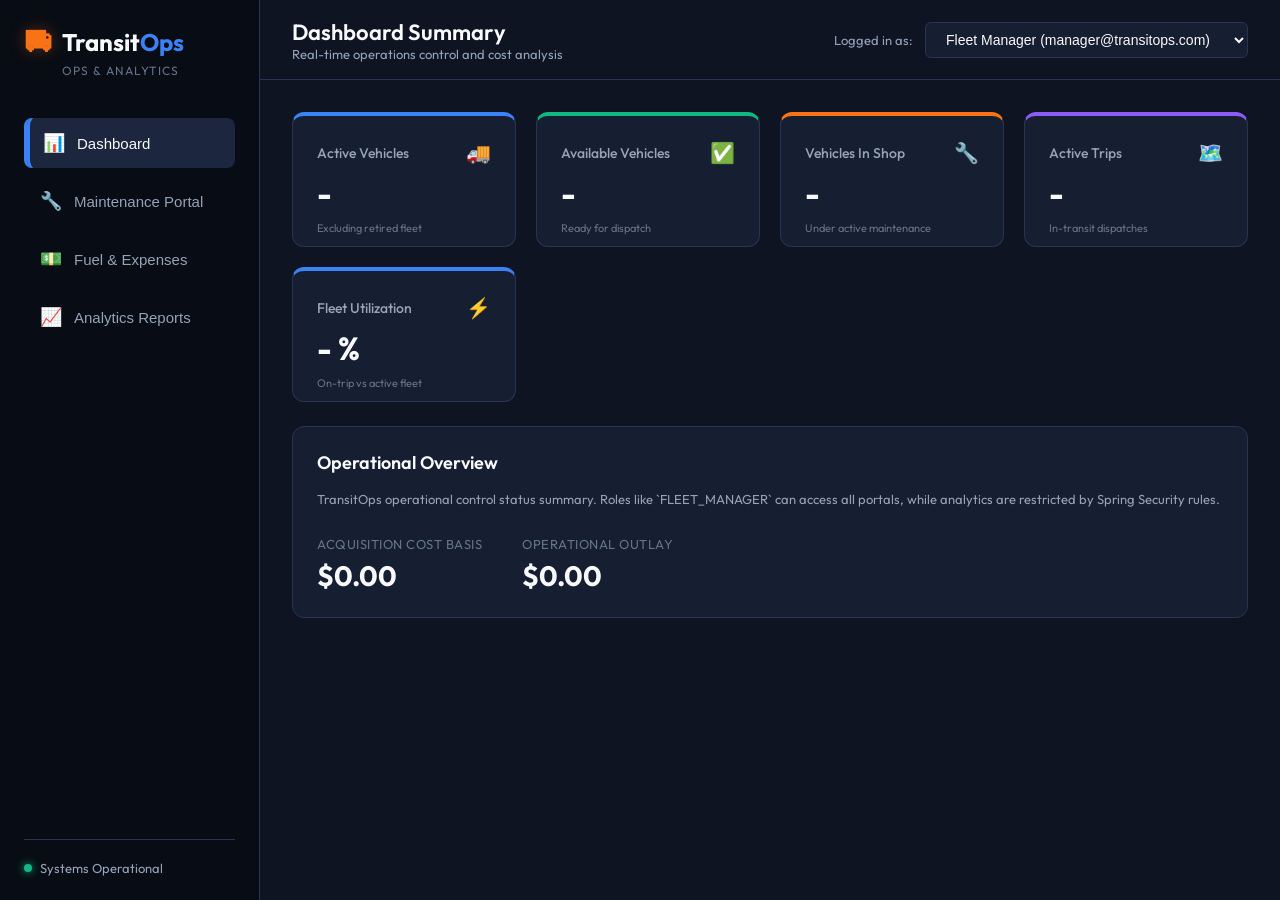
==== commit 26961f14: "conflict resolved" ====
--- a/target/classes/static/index.html
+++ b/target/classes/static/index.html
@@ -3,95 +3,357 @@
 <head>
     <meta charset="UTF-8">
     <meta name="viewport" content="width=device-width, initial-scale=1.0">
-    <title>TransitOps Dispatcher</title>
-    <!-- Modern premium font -->
-    <link href="https://fonts.googleapis.com/css2?family=Inter:wght@300;400;500;600&display=swap" rel="stylesheet">
-    <link rel="stylesheet" href="css/styles.css">
+    <title>TransitOps - Ops & Analytics</title>
+    <link rel="stylesheet" href="app.css">
+    <link rel="preconnect" href="https://fonts.googleapis.com">
+    <link rel="preconnect" href="https://fonts.gstatic.com" crossorigin>
+    <link href="https://fonts.googleapis.com/css2?family=Outfit:wght@300;400;500;600;700&display=swap" rel="stylesheet">
 </head>
 <body>
-    <div class="dashboard-container">
-        <header class="dashboard-header">
-            <h1>TransitOps <span>Dispatch Engine</span></h1>
-            <p>Live Fleet Management Interface</p>
-        </header>
-
-        <main class="dispatch-grid">
-            <!-- Left Column: Dispatch Form -->
-            <section class="glass-panel form-section">
-                <h2>New Trip Details</h2>
-                <form id="dispatchForm">
-                    <div class="form-row">
-                        <div class="input-group">
-                            <label for="source">Source Location</label>
-                            <input type="text" id="source" required placeholder="Enter origin facility">
-                        </div>
+    <div class="app-container">
+        <!-- Sidebar Navigation -->
+        <aside class="sidebar">
+            <div class="sidebar-header">
+                <div class="logo">
+                    <span class="logo-icon">⛟</span>
+                    <span class="logo-text">Transit<span class="highlight">Ops</span></span>
+                </div>
+                <div class="tagline">Ops & Analytics</div>
+            </div>
+            
+            <nav class="nav-menu">
+                <button class="nav-item active" data-view="dashboard">
+                    <span class="nav-icon">📊</span> Dashboard
+                </button>
+                <button class="nav-item" data-view="maintenance">
+                    <span class="nav-icon">🔧</span> Maintenance Portal
+                </button>
+                <button class="nav-item" data-view="ledgers">
+                    <span class="nav-icon">💵</span> Fuel & Expenses
+                </button>
+                <button class="nav-item" data-view="analytics">
+                    <span class="nav-icon">📈</span> Analytics Reports
+                </button>
+            </nav>
+
+            <div class="sidebar-footer">
+                <div class="system-status">
+                    <span class="status-indicator online"></span>
+                    <span>Systems Operational</span>
+                </div>
+            </div>
+        </aside>
+
+        <!-- Main Workspace -->
+        <main class="workspace">
+            <!-- Header Bar -->
+            <header class="header">
+                <div class="header-title">
+                    <h1 id="view-title">Dashboard Summary</h1>
+                    <p class="header-subtitle">Real-time operations control and cost analysis</p>
+                </div>
+
+                <!-- User Role Switcher -->
+                <div class="role-switcher-container">
+                    <label for="role-select" class="role-label">Logged in as:</label>
+                    <select id="role-select" class="role-select">
+                        <option value="manager" selected>Fleet Manager (manager@transitops.com)</option>
+                        <option value="analyst">Financial Analyst (analyst@transitops.com)</option>
+                        <option value="driver">Driver (driver@transitops.com)</option>
+                    </select>
+                </div>
+            </header>
+
+            <!-- Views Content -->
+            <div class="content-area">
+                <!-- View 1: Dashboard View -->
+                <section id="view-dashboard" class="view-section active">
+                    <!-- KPI Cards Grid -->
+                    <div class="kpi-grid">
+                        <div class="kpi-card blue-gradient-border">
+                            <div class="kpi-header">
+                                <span class="kpi-title">Active Vehicles</span>
+                                <span class="kpi-icon">🚚</span>
+                            </div>
+                            <div class="kpi-value" id="kpi-active-vehicles">-</div>
+                            <div class="kpi-footer">Excluding retired fleet</div>
+                        </div>
+
+                        <div class="kpi-card green-gradient-border">
+                            <div class="kpi-header">
+                                <span class="kpi-title">Available Vehicles</span>
+                                <span class="kpi-icon">✅</span>
+                            </div>
+                            <div class="kpi-value" id="kpi-available-vehicles">-</div>
+                            <div class="kpi-footer">Ready for dispatch</div>
+                        </div>
+
+                        <div class="kpi-card orange-gradient-border">
+                            <div class="kpi-header">
+                                <span class="kpi-title">Vehicles In Shop</span>
+                                <span class="kpi-icon">🔧</span>
+                            </div>
+                            <div class="kpi-value" id="kpi-in-maintenance">-</div>
+                            <div class="kpi-footer">Under active maintenance</div>
+                        </div>
+
+                        <div class="kpi-card purple-gradient-border">
+                            <div class="kpi-header">
+                                <span class="kpi-title">Active Trips</span>
+                                <span class="kpi-icon">🗺️</span>
+                            </div>
+                            <div class="kpi-value" id="kpi-active-trips">-</div>
+                            <div class="kpi-footer">In-transit dispatches</div>
+                        </div>
+
+                        <div class="kpi-card accent-gradient-border">
+                            <div class="kpi-header">
+                                <span class="kpi-title">Fleet Utilization</span>
+                                <span class="kpi-icon">⚡</span>
+                            </div>
+                            <div class="kpi-value" id="kpi-fleet-utilization">- %</div>
+                            <div class="kpi-footer">On-trip vs active fleet</div>
+                        </div>
+                    </div>
+
+                    <!-- Dashboard Details Grid -->
+                    <div class="dashboard-details">
+                        <!-- Quick Stats Panel -->
+                        <div class="panel">
+                            <h2>Operational Overview</h2>
+                            <p class="panel-desc">TransitOps operational control status summary. Roles like `FLEET_MANAGER` can access all portals, while analytics are restricted by Spring Security rules.</p>
+                            <div class="stats-showcase">
+                                <div class="stat-item">
+                                    <span class="stat-label">Acquisition Cost Basis</span>
+                                    <span class="stat-number" id="stats-total-acq">$0.00</span>
+                                </div>
+                                <div class="stat-item">
+                                    <span class="stat-label">Operational Outlay</span>
+                                    <span class="stat-number" id="stats-total-ops">$0.00</span>
+                                </div>
+                            </div>
+                        </div>
+                    </div>
+                </section>
+
+                <!-- View 5: Maintenance Portal View -->
+                <section id="view-maintenance" class="view-section">
+                    <div class="split-layout">
+                        <!-- Left pane: Log Maintenance Form -->
+                        <div class="pane pane-form">
+                            <div class="panel">
+                                <h2>Log Maintenance Event</h2>
+                                <p class="panel-desc">Schedule a vehicle for service. Status transitions to 'In Shop' automatically.</p>
+                                <form id="maintenance-form" class="form-container">
+                                    <div class="form-group">
+                                        <label for="maint-vehicle">Select Vehicle</label>
+                                        <select id="maint-vehicle" required class="form-input">
+                                            <option value="">Choose a vehicle...</option>
+                                        </select>
+                                    </div>
+                                    <div class="form-group">
+                                        <label for="maint-description">Description of Issue</label>
+                                        <textarea id="maint-description" rows="3" placeholder="e.g. Oil leak, brake adjustment, scheduled tire rotation..." required class="form-input"></textarea>
+                                    </div>
+                                    <div class="form-row">
+                                        <div class="form-group col-6">
+                                            <label for="maint-cost">Estimated Cost ($)</label>
+                                            <input type="number" id="maint-cost" min="0" step="0.01" placeholder="0.00" required class="form-input">
+                                        </div>
+                                        <div class="form-group col-6">
+                                            <label for="maint-date">Log Date</label>
+                                            <input type="date" id="maint-date" required class="form-input">
+                                        </div>
+                                    </div>
+                                    <button type="submit" class="btn btn-primary">Log Service & Send To Shop</button>
+                                </form>
+                            </div>
+                        </div>
+
+                        <!-- Right pane: Active Service Ledger -->
+                        <div class="pane pane-table">
+                            <div class="panel h-100">
+                                <h2>Active Service Ledger</h2>
+                                <p class="panel-desc">Current maintenance actions. Resolving them transitions vehicles back to 'Available'.</p>
+                                <div class="table-container">
+                                    <table class="data-table">
+                                        <thead>
+                                            <tr>
+                                                <th>Vehicle</th>
+                                                <th>Description</th>
+                                                <th>Cost</th>
+                                                <th>Date</th>
+                                                <th>Status</th>
+                                                <th>Action</th>
+                                            </tr>
+                                        </thead>
+                                        <tbody id="maintenance-ledger-body">
+                                            <tr>
+                                                <td colspan="6" class="text-center">Loading ledger...</td>
+                                            </tr>
+                                        </tbody>
+                                    </table>
+                                </div>
+                            </div>
+                        </div>
+                    </div>
+                </section>
+
+                <!-- View 6: Fuel & Expense Ledger View -->
+                <section id="view-ledgers" class="view-section">
+                    <!-- Access Denied Banner for Role restrictions -->
+                    <div class="access-denied-overlay" id="expenses-access-denied">
+                        <div class="access-denied-message">
+                            <span class="denied-icon">🔒</span>
+                            <h2>Access Denied</h2>
+                            <p>This endpoint (/api/expenses) is restricted. Only roles <strong>Fleet Manager</strong> and <strong>Financial Analyst</strong> can view or submit operational expenses.</p>
+                        </div>
+                    </div>
+
+                    <div class="split-layout">
+                        <!-- Left pane: Input Forms -->
+                        <div class="pane pane-form">
+                            <div class="panel">
+                                <div class="tabs-header-sub">
+                                    <button class="sub-tab active" id="form-tab-fuel">Log Fuel</button>
+                                    <button class="sub-tab" id="form-tab-expense">Log Expense</button>
+                                </div>
+
+                                <!-- Form 1: Log Fuel -->
+                                <form id="fuel-form" class="form-container">
+                                    <div class="form-group">
+                                        <label for="fuel-vehicle">Select Vehicle</label>
+                                        <select id="fuel-vehicle" required class="form-input">
+                                            <option value="">Choose a vehicle...</option>
+                                        </select>
+                                    </div>
+                                    <div class="form-row">
+                                        <div class="form-group col-6">
+                                            <label for="fuel-liters">Liters Refueled</label>
+                                            <input type="number" id="fuel-liters" min="0" step="0.01" placeholder="0.00" required class="form-input">
+                                        </div>
+                                        <div class="form-group col-6">
+                                            <label for="fuel-cost">Fuel Cost ($)</label>
+                                            <input type="number" id="fuel-cost" min="0" step="0.01" placeholder="0.00" required class="form-input">
+                                        </div>
+                                    </div>
+                                    <div class="form-group">
+                                        <label for="fuel-date">Log Date</label>
+                                        <input type="date" id="fuel-date" required class="form-input">
+                                    </div>
+                                    <button type="submit" class="btn btn-primary">Log Fuel Refill</button>
+                                </form>
+
+                                <!-- Form 2: Log Expense (hidden initially) -->
+                                <form id="expense-form" class="form-container hidden">
+                                    <div class="form-group">
+                                        <label for="exp-vehicle">Select Vehicle</label>
+                                        <select id="exp-vehicle" required class="form-input">
+                                            <option value="">Choose a vehicle...</option>
+                                        </select>
+                                    </div>
+                                    <div class="form-row">
+                                        <div class="form-group col-6">
+                                            <label for="exp-type">Expense Type</label>
+                                            <select id="exp-type" required class="form-input">
+                                                <option value="Toll">Toll</option>
+                                                <option value="Insurance">Insurance</option>
+                                                <option value="Other">Other</option>
+                                            </select>
+                                        </div>
+                                        <div class="form-group col-6">
+                                            <label for="exp-amount">Amount ($)</label>
+                                            <input type="number" id="exp-amount" min="0" step="0.01" placeholder="0.00" required class="form-input">
+                                        </div>
+                                    </div>
+                                    <div class="form-group">
+                                        <label for="exp-date">Date Paid</label>
+                                        <input type="date" id="exp-date" required class="form-input">
+                                    </div>
+                                    <button type="submit" class="btn btn-orange">Log Operational Expense</button>
+                                </form>
+                            </div>
+                        </div>
+
+                        <!-- Right pane: Ledger Tables -->
+                        <div class="pane pane-table">
+                            <div class="panel h-100">
+                                <div class="ledger-tabs">
+                                    <button class="ledger-tab-btn active" id="tab-btn-fuel">Fuel Log Ledger</button>
+                                    <button class="ledger-tab-btn" id="tab-btn-expense">Expense Ledger (Toll, Ins, Other)</button>
+                                </div>
+
+                                <!-- Tab content 1: Fuel Log Table -->
+                                <div class="ledger-tab-content" id="tab-content-fuel">
+                                    <div class="table-container">
+                                        <table class="data-table">
+                                            <thead>
+                                                <tr>
+                                                    <th>Vehicle</th>
+                                                    <th>Liters</th>
+                                                    <th>Cost</th>
+                                                    <th>Price/Liter</th>
+                                                    <th>Date</th>
+                                                </tr>
+                                            </thead>
+                                            <tbody id="fuel-ledger-body">
+                                                <tr>
+                                                    <td colspan="5" class="text-center">Loading fuel logs...</td>
+                                                </tr>
+                                            </tbody>
+                                        </table>
+                                    </div>
+                                </div>
+
+                                <!-- Tab content 2: Expense Table -->
+                                <div class="ledger-tab-content hidden" id="tab-content-expense">
+                                    <div class="table-container">
+                                        <table class="data-table">
+                                            <thead>
+                                                <tr>
+                                                    <th>Vehicle</th>
+                                                    <th>Expense Type</th>
+                                                    <th>Amount</th>
+                                                    <th>Date</th>
+                                                </tr>
+                                            </thead>
+                                            <tbody id="expense-ledger-body">
+                                                <tr>
+                                                    <td colspan="4" class="text-center">Loading operational expenses...</td>
+                                                </tr>
+                                            </tbody>
+                                        </table>
+                                    </div>
+                                </div>
+                            </div>
+                        </div>
+                    </div>
+                </section>
+
+                <!-- View 7: Analytics Reports View -->
+                <section id="view-analytics" class="view-section">
+                    <!-- Access Denied Banner for Role restrictions -->
+                    <div class="access-denied-overlay" id="analytics-access-denied">
+                        <div class="access-denied-message">
+                            <span class="denied-icon">🔒</span>
+                            <h2>Access Denied</h2>
+                            <p>This endpoint (/api/analytics) is restricted. Only roles <strong>Fleet Manager</strong> and <strong>Financial Analyst</strong> can view financial performance reports.</p>
+                        </div>
+                    </div>
+
+                    <div class="panel">
+                        <h2>Vehicle Financial Performance (ROI & Operational Outlays)</h2>
+                        <p class="panel-desc">Calculated Vehicle ROI based on: Revenue (Completed trips * $3.00/mile) vs Operational Cost (Maintenance + Fuel) against vehicle Acquisition Cost.</p>
                         
-                        <div class="input-group">
-                            <label for="destination">Destination</label>
-                            <input type="text" id="destination" required placeholder="Enter destination">
-                        </div>
-                    </div>
-
-                    <div class="input-group">
-                        <label for="vehicleSelect">Assign Vehicle</label>
-                        <select id="vehicleSelect" required>
-                            <option value="" disabled selected>Loading available vehicles...</option>
-                        </select>
-                    </div>
-
-                    <div class="input-group">
-                        <label for="driverSelect">Assign Driver</label>
-                        <select id="driverSelect" required>
-                            <option value="" disabled selected>Loading available drivers...</option>
-                        </select>
-                    </div>
-
-                    <div class="input-group">
-                        <label for="cargoWeight">Cargo Weight (kg)</label>
-                        <input type="number" id="cargoWeight" required placeholder="0" min="0">
-                        <p id="capacityWarning" class="warning-text hidden">
-                            <svg xmlns="http://www.w3.org/2000/svg" width="16" height="16" viewBox="0 0 24 24" fill="none" stroke="currentColor" stroke-width="2" stroke-linecap="round" stroke-linejoin="round"><path d="m21.73 18-8-14a2 2 0 0 0-3.48 0l-8 14A2 2 0 0 0 4 21h16a2 2 0 0 0 1.73-3Z"></path><path d="M12 9v4"></path><path d="M12 17h.01"></path></svg>
-                            <span>Warning: Exceeds vehicle capacity!</span>
-                        </p>
-                    </div>
-
-                    <button type="submit" id="dispatchBtn" class="btn-primary" disabled>Dispatch Trip</button>
-                </form>
-            </section>
-
-            <!-- Right Column: Status Tracker -->
-            <section class="glass-panel tracker-section">
-                <h2>Live Dispatch Status</h2>
-                <div class="progress-tracker">
-                    <div class="step active" id="step-draft">
-                        <div class="step-icon">1</div>
-                        <div class="step-text">
-                            <h4>Draft</h4>
-                            <p>Configuring trip details</p>
-                        </div>
-                    </div>
-                    <div class="step-connector" id="connector-1"></div>
-                    
-                    <div class="step" id="step-dispatched">
-                        <div class="step-icon">2</div>
-                        <div class="step-text">
-                            <h4>Dispatched</h4>
-                            <p>En route to destination</p>
-                        </div>
-                    </div>
-                    <div class="step-connector" id="connector-2"></div>
-                    
-                    <div class="step" id="step-completed">
-                        <div class="step-icon">3</div>
-                        <div class="step-text">
-                            <h4>Completed</h4>
-                            <p>Assets resolved and available</p>
-                        </div>
-                    </div>
-                </div>
-            </section>
+                        <div class="analytics-grid" id="analytics-grid-body">
+                            <!-- Cards will be populated here dynamically -->
+                            <div class="text-center w-100 pad-20">Loading financial reports...</div>
+                        </div>
+                    </div>
+                </section>
+            </div>
         </main>
     </div>
-    <script src="js/app.js"></script>
+    <script src="app.js"></script>
 </body>
 </html>
--- a/target/classes/static/app.css
+++ b/target/classes/static/app.css
@@ -0,0 +1,790 @@
+/* CSS Design System - TransitOps Dark Logistics Theme */
+:root {
+    --bg-app: #080c14;
+    --bg-workspace: #0f1422;
+    --bg-panel: #161e31;
+    --bg-card: #1c263e;
+    --border-color: #263554;
+    --text-primary: #f8fafc;
+    --text-secondary: #94a3b8;
+    --text-muted: #64748b;
+    
+    /* Accents */
+    --accent-blue: #3b82f6;
+    --accent-blue-hover: #2563eb;
+    --accent-blue-glow: rgba(59, 130, 246, 0.15);
+    
+    --accent-orange: #f97316;
+    --accent-orange-hover: #ea580c;
+    --accent-orange-glow: rgba(249, 115, 22, 0.15);
+
+    --accent-green: #10b981;
+    --accent-green-glow: rgba(16, 185, 129, 0.15);
+
+    --accent-red: #ef4444;
+    --accent-red-glow: rgba(239, 68, 68, 0.15);
+
+    --accent-purple: #8b5cf6;
+    --accent-purple-glow: rgba(139, 92, 246, 0.15);
+    
+    --font-sans: 'Outfit', -apple-system, BlinkMacSystemFont, "Segoe UI", Roboto, Helvetica, Arial, sans-serif;
+    --transition-fast: 0.2s ease;
+}
+
+* {
+    box-sizing: border-box;
+    margin: 0;
+    padding: 0;
+}
+
+body {
+    background-color: var(--bg-app);
+    color: var(--text-primary);
+    font-family: var(--font-sans);
+    height: 100vh;
+    overflow: hidden;
+}
+
+/* App Container (Sidebar + Main Workspace) */
+.app-container {
+    display: flex;
+    height: 100vh;
+    width: 100vw;
+}
+
+/* Sidebar Styling */
+.sidebar {
+    width: 260px;
+    background-color: var(--bg-app);
+    border-right: 1px solid var(--border-color);
+    display: flex;
+    flex-direction: column;
+    padding: 24px;
+    flex-shrink: 0;
+}
+
+.sidebar-header {
+    margin-bottom: 40px;
+}
+
+.logo {
+    display: flex;
+    align-items: center;
+    gap: 10px;
+    font-size: 24px;
+    font-weight: 700;
+    color: var(--text-primary);
+}
+
+.logo-icon {
+    font-size: 28px;
+    color: var(--accent-orange);
+    filter: drop-shadow(0 0 8px rgba(249, 115, 22, 0.3));
+}
+
+.highlight {
+    color: var(--accent-blue);
+}
+
+.tagline {
+    font-size: 12px;
+    color: var(--text-muted);
+    letter-spacing: 1px;
+    text-transform: uppercase;
+    margin-top: 4px;
+    margin-left: 38px;
+}
+
+.nav-menu {
+    display: flex;
+    flex-direction: column;
+    gap: 8px;
+    flex-grow: 1;
+}
+
+.nav-item {
+    background: none;
+    border: none;
+    color: var(--text-secondary);
+    padding: 14px 16px;
+    border-radius: 8px;
+    text-align: left;
+    font-size: 15px;
+    font-weight: 500;
+    cursor: pointer;
+    display: flex;
+    align-items: center;
+    gap: 12px;
+    transition: var(--transition-fast);
+}
+
+.nav-item:hover {
+    color: var(--text-primary);
+    background-color: rgba(255, 255, 255, 0.03);
+}
+
+.nav-item.active {
+    color: var(--text-primary);
+    background-color: var(--bg-card);
+    border-left: 3px solid var(--accent-blue);
+    box-shadow: inset 4px 0 0 -1px var(--accent-blue);
+}
+
+.nav-icon {
+    font-size: 18px;
+}
+
+.sidebar-footer {
+    padding-top: 20px;
+    border-top: 1px solid var(--border-color);
+}
+
+.system-status {
+    display: flex;
+    align-items: center;
+    gap: 8px;
+    font-size: 13px;
+    color: var(--text-secondary);
+}
+
+.status-indicator {
+    width: 8px;
+    height: 8px;
+    border-radius: 50%;
+}
+
+.status-indicator.online {
+    background-color: var(--accent-green);
+    box-shadow: 0 0 8px var(--accent-green);
+}
+
+/* Workspace / Main View Area */
+.workspace {
+    flex-grow: 1;
+    background-color: var(--bg-workspace);
+    display: flex;
+    flex-direction: column;
+    overflow: hidden;
+}
+
+/* Header Component */
+.header {
+    height: 80px;
+    border-bottom: 1px solid var(--border-color);
+    display: flex;
+    justify-content: space-between;
+    align-items: center;
+    padding: 0 32px;
+    flex-shrink: 0;
+}
+
+.header-title h1 {
+    font-size: 22px;
+    font-weight: 600;
+    color: var(--text-primary);
+}
+
+.header-subtitle {
+    font-size: 13px;
+    color: var(--text-secondary);
+}
+
+/* Role Switcher Select */
+.role-switcher-container {
+    display: flex;
+    align-items: center;
+    gap: 12px;
+}
+
+.role-label {
+    font-size: 13px;
+    color: var(--text-secondary);
+}
+
+.role-select {
+    background-color: var(--bg-panel);
+    border: 1px solid var(--border-color);
+    color: var(--text-primary);
+    padding: 8px 16px;
+    border-radius: 6px;
+    font-size: 14px;
+    outline: none;
+    cursor: pointer;
+    transition: var(--transition-fast);
+}
+
+.role-select:focus {
+    border-color: var(--accent-blue);
+    box-shadow: 0 0 0 2px var(--accent-blue-glow);
+}
+
+/* Content Area */
+.content-area {
+    flex-grow: 1;
+    padding: 32px;
+    overflow-y: auto;
+    position: relative;
+}
+
+/* View Sections */
+.view-section {
+    display: none;
+    height: 100%;
+}
+
+.view-section.active {
+    display: flex;
+    flex-direction: column;
+    gap: 24px;
+}
+
+/* KPI Card Grid */
+.kpi-grid {
+    display: grid;
+    grid-template-columns: repeat(auto-fit, minmax(200px, 1fr));
+    gap: 20px;
+}
+
+.kpi-card {
+    background-color: var(--bg-panel);
+    border: 1px solid var(--border-color);
+    border-radius: 12px;
+    padding: 24px;
+    display: flex;
+    flex-direction: column;
+    justify-content: space-between;
+    height: 135px;
+    position: relative;
+    overflow: hidden;
+    transition: transform var(--transition-fast);
+}
+
+.kpi-card:hover {
+    transform: translateY(-2px);
+}
+
+/* Gradient highlights on card tops */
+.blue-gradient-border { border-top: 4px solid var(--accent-blue); }
+.green-gradient-border { border-top: 4px solid var(--accent-green); }
+.orange-gradient-border { border-top: 4px solid var(--accent-orange); }
+.purple-gradient-border { border-top: 4px solid var(--accent-purple); }
+.accent-gradient-border { border-top: 4px solid var(--accent-blue); }
+
+.kpi-header {
+    display: flex;
+    justify-content: space-between;
+    align-items: center;
+}
+
+.kpi-title {
+    font-size: 14px;
+    color: var(--text-secondary);
+    font-weight: 500;
+}
+
+.kpi-icon {
+    font-size: 20px;
+}
+
+.kpi-value {
+    font-size: 32px;
+    font-weight: 700;
+    color: var(--text-primary);
+    margin: 8px 0;
+}
+
+.kpi-footer {
+    font-size: 11px;
+    color: var(--text-muted);
+}
+
+/* Panels (Generic Box Container) */
+.panel {
+    background-color: var(--bg-panel);
+    border: 1px solid var(--border-color);
+    border-radius: 12px;
+    padding: 24px;
+    display: flex;
+    flex-direction: column;
+    gap: 16px;
+}
+
+.panel h2 {
+    font-size: 18px;
+    font-weight: 600;
+    color: var(--text-primary);
+}
+
+.panel-desc {
+    font-size: 13px;
+    color: var(--text-secondary);
+    line-height: 1.5;
+}
+
+.dashboard-details {
+    display: flex;
+    gap: 24px;
+}
+
+.dashboard-details .panel {
+    flex: 1;
+}
+
+.stats-showcase {
+    display: flex;
+    gap: 40px;
+    margin-top: 10px;
+}
+
+.stat-item {
+    display: flex;
+    flex-direction: column;
+    gap: 6px;
+}
+
+.stat-label {
+    font-size: 13px;
+    color: var(--text-muted);
+    text-transform: uppercase;
+    letter-spacing: 0.5px;
+}
+
+.stat-number {
+    font-size: 28px;
+    font-weight: 700;
+    color: var(--text-primary);
+}
+
+/* Split Layout (Form on left, table on right) */
+.split-layout {
+    display: flex;
+    gap: 24px;
+    height: 100%;
+}
+
+.pane {
+    display: flex;
+    flex-direction: column;
+}
+
+.pane-form {
+    width: 380px;
+    flex-shrink: 0;
+}
+
+.pane-table {
+    flex-grow: 1;
+    min-width: 0; /* Prevents flex items from overflowing */
+}
+
+.h-100 {
+    height: 100%;
+}
+
+/* Forms */
+.form-container {
+    display: flex;
+    flex-direction: column;
+    gap: 16px;
+}
+
+.form-group {
+    display: flex;
+    flex-direction: column;
+    gap: 6px;
+}
+
+.form-row {
+    display: flex;
+    gap: 16px;
+}
+
+.col-6 {
+    flex: 1;
+}
+
+.form-group label {
+    font-size: 13px;
+    font-weight: 500;
+    color: var(--text-secondary);
+}
+
+.form-input {
+    background-color: var(--bg-workspace);
+    border: 1px solid var(--border-color);
+    color: var(--text-primary);
+    padding: 10px 14px;
+    border-radius: 6px;
+    font-size: 14px;
+    font-family: inherit;
+    outline: none;
+    transition: var(--transition-fast);
+}
+
+.form-input:focus {
+    border-color: var(--accent-blue);
+    box-shadow: 0 0 0 2px var(--accent-blue-glow);
+}
+
+textarea.form-input {
+    resize: none;
+}
+
+/* Buttons */
+.btn {
+    display: inline-flex;
+    justify-content: center;
+    align-items: center;
+    padding: 11px 20px;
+    border-radius: 6px;
+    font-size: 14px;
+    font-weight: 600;
+    cursor: pointer;
+    border: none;
+    transition: var(--transition-fast);
+    gap: 8px;
+}
+
+.btn-primary {
+    background-color: var(--accent-blue);
+    color: white;
+}
+
+.btn-primary:hover {
+    background-color: var(--accent-blue-hover);
+    box-shadow: 0 4px 12px rgba(59, 130, 246, 0.25);
+}
+
+.btn-orange {
+    background-color: var(--accent-orange);
+    color: white;
+}
+
+.btn-orange:hover {
+    background-color: var(--accent-orange-hover);
+    box-shadow: 0 4px 12px rgba(249, 115, 22, 0.25);
+}
+
+.btn-sm {
+    padding: 6px 12px;
+    font-size: 12px;
+    border-radius: 4px;
+}
+
+.btn-outline-orange {
+    background: none;
+    border: 1px solid var(--accent-orange);
+    color: var(--accent-orange);
+}
+
+.btn-outline-orange:hover {
+    background-color: var(--accent-orange);
+    color: white;
+}
+
+/* Tables */
+.table-container {
+    overflow-y: auto;
+    flex-grow: 1;
+    max-height: calc(100vh - 290px);
+}
+
+.data-table {
+    width: 100%;
+    border-collapse: collapse;
+    text-align: left;
+    font-size: 14px;
+}
+
+.data-table th {
+    position: sticky;
+    top: 0;
+    background-color: var(--bg-panel);
+    border-bottom: 2px solid var(--border-color);
+    padding: 14px 16px;
+    color: var(--text-secondary);
+    font-weight: 600;
+    z-index: 1;
+}
+
+.data-table td {
+    padding: 14px 16px;
+    border-bottom: 1px solid var(--border-color);
+    color: var(--text-primary);
+}
+
+.data-table tr:hover td {
+    background-color: rgba(255, 255, 255, 0.02);
+}
+
+.text-center {
+    text-align: center;
+}
+
+.text-right {
+    text-align: right;
+}
+
+.text-bold {
+    font-weight: 600;
+}
+
+/* Badges */
+.badge {
+    display: inline-flex;
+    align-items: center;
+    padding: 4px 10px;
+    border-radius: 12px;
+    font-size: 11px;
+    font-weight: 600;
+    text-transform: uppercase;
+    letter-spacing: 0.5px;
+}
+
+.badge-open {
+    background-color: var(--accent-orange-glow);
+    color: var(--accent-orange);
+    border: 1px solid rgba(249, 115, 22, 0.3);
+}
+
+.badge-closed {
+    background-color: var(--accent-green-glow);
+    color: var(--accent-green);
+    border: 1px solid rgba(16, 185, 129, 0.3);
+}
+
+.badge-available {
+    background-color: var(--accent-green-glow);
+    color: var(--accent-green);
+}
+
+.badge-trip {
+    background-color: var(--accent-blue-glow);
+    color: var(--accent-blue);
+}
+
+.badge-shop {
+    background-color: var(--accent-orange-glow);
+    color: var(--accent-orange);
+}
+
+.badge-retired {
+    background-color: rgba(100, 116, 139, 0.15);
+    color: var(--text-secondary);
+}
+
+/* Tab Headers (Fuel vs Expense toggles) */
+.tabs-header-sub {
+    display: flex;
+    border-bottom: 1px solid var(--border-color);
+    margin-bottom: 8px;
+}
+
+.sub-tab {
+    background: none;
+    border: none;
+    color: var(--text-secondary);
+    padding: 10px 16px;
+    font-size: 14px;
+    font-weight: 600;
+    cursor: pointer;
+    position: relative;
+}
+
+.sub-tab.active {
+    color: var(--accent-blue);
+}
+
+.sub-tab.active::after {
+    content: '';
+    position: absolute;
+    bottom: -1px;
+    left: 0;
+    right: 0;
+    height: 2px;
+    background-color: var(--accent-blue);
+}
+
+.ledger-tabs {
+    display: flex;
+    gap: 16px;
+    border-bottom: 1px solid var(--border-color);
+    padding-bottom: 12px;
+    margin-bottom: 16px;
+}
+
+.ledger-tab-btn {
+    background: none;
+    border: none;
+    color: var(--text-secondary);
+    font-size: 15px;
+    font-weight: 600;
+    padding: 8px 4px;
+    cursor: pointer;
+    position: relative;
+    transition: var(--transition-fast);
+}
+
+.ledger-tab-btn:hover {
+    color: var(--text-primary);
+}
+
+.ledger-tab-btn.active {
+    color: var(--text-primary);
+}
+
+.ledger-tab-btn.active::after {
+    content: '';
+    position: absolute;
+    bottom: -13px;
+    left: 0;
+    right: 0;
+    height: 3px;
+    background-color: var(--accent-blue);
+}
+
+/* Helpers */
+.hidden {
+    display: none !important;
+}
+
+.pad-20 {
+    padding: 20px;
+}
+
+.w-100 {
+    width: 100%;
+}
+
+/* Role Protection Overlays */
+.access-denied-overlay {
+    position: absolute;
+    top: 0;
+    left: 0;
+    width: 100%;
+    height: 100%;
+    background-color: rgba(15, 20, 34, 0.85);
+    backdrop-filter: blur(8px);
+    z-index: 10;
+    display: none;
+    justify-content: center;
+    align-items: center;
+    border-radius: 12px;
+}
+
+.access-denied-message {
+    background-color: var(--bg-panel);
+    border: 1px solid var(--accent-red);
+    padding: 40px;
+    border-radius: 12px;
+    text-align: center;
+    max-width: 480px;
+    box-shadow: 0 8px 32px var(--accent-red-glow);
+}
+
+.denied-icon {
+    font-size: 48px;
+    display: block;
+    margin-bottom: 16px;
+    filter: drop-shadow(0 0 10px var(--accent-red));
+}
+
+.access-denied-message h2 {
+    color: var(--accent-red);
+    font-size: 22px;
+    margin-bottom: 12px;
+}
+
+.access-denied-message p {
+    color: var(--text-secondary);
+    font-size: 14px;
+    line-height: 1.6;
+}
+
+/* Analytics View Grid */
+.analytics-grid {
+    display: grid;
+    grid-template-columns: repeat(auto-fill, minmax(320px, 1fr));
+    gap: 20px;
+}
+
+.analytics-card {
+    background-color: var(--bg-card);
+    border: 1px solid var(--border-color);
+    border-radius: 10px;
+    padding: 20px;
+    display: flex;
+    flex-direction: column;
+    gap: 14px;
+}
+
+.analytics-card-header {
+    display: flex;
+    justify-content: space-between;
+    align-items: start;
+    border-bottom: 1px solid var(--border-color);
+    padding-bottom: 10px;
+}
+
+.vehicle-info h3 {
+    font-size: 16px;
+    font-weight: 600;
+}
+
+.vehicle-info span {
+    font-size: 12px;
+    color: var(--text-secondary);
+}
+
+.roi-badge {
+    padding: 4px 10px;
+    border-radius: 6px;
+    font-size: 13px;
+    font-weight: 700;
+}
+
+.roi-positive {
+    background-color: var(--accent-green-glow);
+    color: var(--accent-green);
+    border: 1px solid rgba(16, 185, 129, 0.3);
+}
+
+.roi-negative {
+    background-color: var(--accent-red-glow);
+    color: var(--accent-red);
+    border: 1px solid rgba(239, 68, 68, 0.3);
+}
+
+.analytics-metrics {
+    display: flex;
+    flex-direction: column;
+    gap: 8px;
+}
+
+.metric-row {
+    display: flex;
+    justify-content: space-between;
+    font-size: 13px;
+}
+
+.metric-name {
+    color: var(--text-secondary);
+}
+
+.metric-value {
+    color: var(--text-primary);
+    font-weight: 500;
+}
+
+.roi-bar-container {
+    height: 6px;
+    background-color: var(--bg-workspace);
+    border-radius: 3px;
+    overflow: hidden;
+    margin-top: 6px;
+}
+
+.roi-bar {
+    height: 100%;
+    border-radius: 3px;
+}
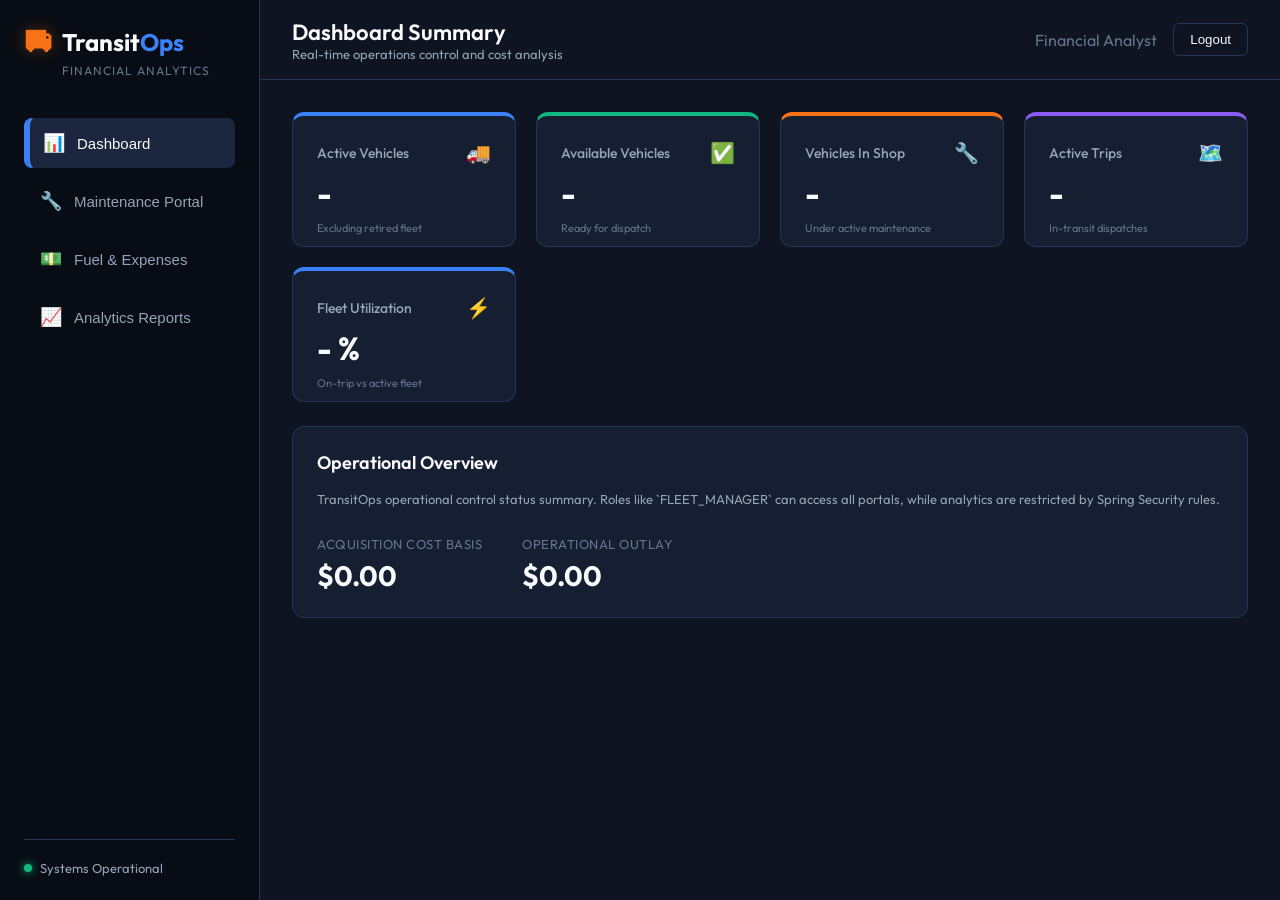
==== commit 46f0df6f: "Add auto-redirect to all HTML files" ====
--- a/target/classes/static/index.html
+++ b/target/classes/static/index.html
@@ -4,6 +4,12 @@
     <meta charset="UTF-8">
     <meta name="viewport" content="width=device-width, initial-scale=1.0">
     <title>TransitOps - Ops & Analytics</title>
+    <script>
+        // Force redirect to the Spring Boot server on port 8080 if opened via file:// or another port
+        if (window.location.protocol === 'file:' || ((window.location.hostname === 'localhost' || window.location.hostname === '127.0.0.1') && window.location.port !== '8080')) {
+            window.location.href = 'http://localhost:8080/index.html';
+        }
+    </script>
     <link rel="stylesheet" href="app.css">
     <link rel="preconnect" href="https://fonts.googleapis.com">
     <link rel="preconnect" href="https://fonts.gstatic.com" crossorigin>
@@ -18,7 +24,7 @@
                     <span class="logo-icon">⛟</span>
                     <span class="logo-text">Transit<span class="highlight">Ops</span></span>
                 </div>
-                <div class="tagline">Ops & Analytics</div>
+                <div class="tagline">Financial Analytics</div>
             </div>
             
             <nav class="nav-menu">
@@ -53,14 +59,12 @@
                     <p class="header-subtitle">Real-time operations control and cost analysis</p>
                 </div>
 
-                <!-- User Role Switcher -->
-                <div class="role-switcher-container">
-                    <label for="role-select" class="role-label">Logged in as:</label>
-                    <select id="role-select" class="role-select">
-                        <option value="manager" selected>Fleet Manager (manager@transitops.com)</option>
-                        <option value="analyst">Financial Analyst (analyst@transitops.com)</option>
-                        <option value="driver">Driver (driver@transitops.com)</option>
-                    </select>
+                <!-- User Info & Logout -->
+                <div class="role-switcher-container" style="display: flex; align-items: center; gap: 1rem;">
+                    <span style="color: var(--text-muted);">Financial Analyst</span>
+                    <form action="/logout" method="POST" style="margin: 0;">
+                        <button type="submit" style="background-color: transparent; border: 1px solid var(--border-color); color: var(--text-main); padding: 0.5rem 1rem; border-radius: 6px; cursor: pointer;">Logout</button>
+                    </form>
                 </div>
             </header>
 
